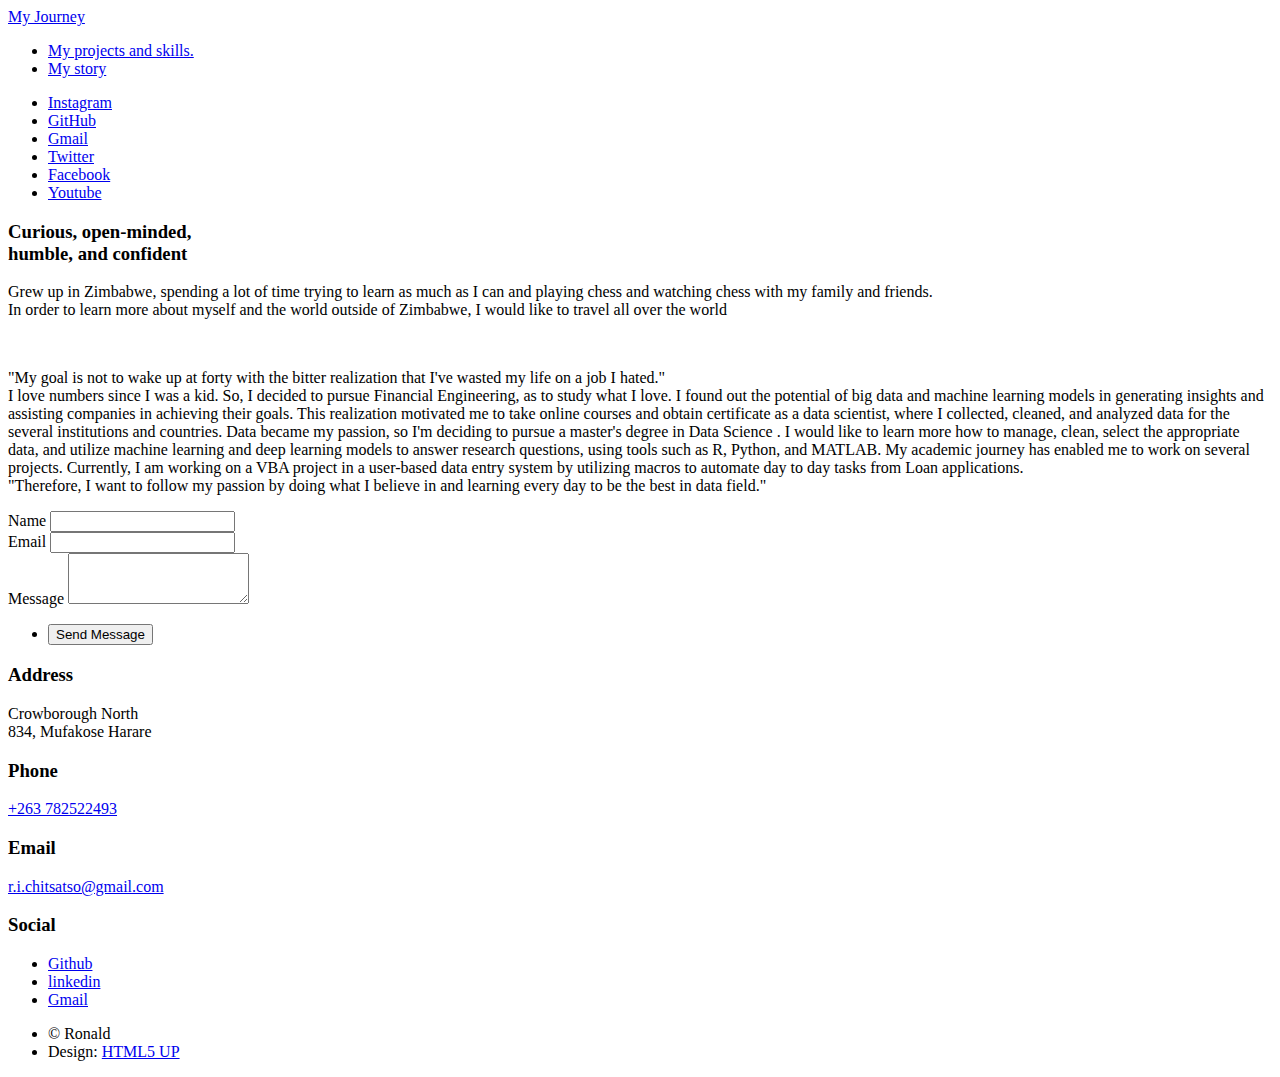
==== generic.html @ c4f78150 "Add files via upload" ====
<!DOCTYPE HTML>
<!--
	Massively by HTML5 UP
	html5up.net | @ajlkn
	Free for personal and commercial use under the CCA 3.0 license (html5up.net/license)
-->
<html>
	<head>
		<title>More -</title>
		<meta charset="utf-8" />
		<meta name="viewport" content="width=device-width, initial-scale=1, user-scalable=no" />
		<link rel="stylesheet" href="assets/css/main.css" />
		<noscript><link rel="stylesheet" href="assets/css/noscript.css" /></noscript>
	</head>
	<body class="is-preload">

		<!-- Wrapper -->
			<div id="wrapper">

				<!-- Header -->
					<header id="header">
						<a href="index.html" class="logo">My Journey</a>
					</header>

				<!-- Nav -->
					<nav id="nav">
						<ul class="links">
							<li><a href="index.html">My projects and skills.</a></li>
							<li class="active"><a href="generic.html">My story</a></li>
						</ul>
						<ul class="icons">
							<li><a href="https://www.linkedin.com/in/ronald-chitsatso-6b491a237/" class="icon brands fa-linkedin"><span class="label">Instagram</span></a></li>
							<li><a href="https://github.com/RonChits" class="icon brands fa-github"><span class="label">GitHub</span></a></li>
							<li><a href="mailto:r.i.chitsatso@gmail.com" class="icon fa-envelope"><span class="label">Gmail</span></a></li>
							<li><a href="https://twitter.com/Ronald35032455" class="icon brands alt fa-twitter"><span class="label">Twitter</span></a></li>
							<li><a href="https://www.facebook.com/ronald.chitsatso.1?mibextid=ZbWKwL" class="icon brands alt fa-facebook-f"><span class="label">Facebook</span></a></li>
							<li><a href="https://www.youtube.com/@RonaldChitsatso" class="icon brands alt fa-youtube"><span class="label">Youtube</span></a></li>
						</ul>
					</nav>

				<!-- Main -->
					<div id="main">
						<!-- Post -->
							<section class="post">
								<header class="major">
									<h3>Curious, open-minded,<br />
									humble, and confident</h3>
									<p>Grew up in Zimbabwe, spending a lot of time trying to learn as much as I can and
										playing chess and watching chess with my family and friends.<br />
										In order to learn more about myself and the world outside of Zimbabwe, I would like to travel all over the world</p>
								</header>
								<div class="image main">
									<img src="images/sup.jpg" alt="" />
								</div>
								<header class="major">
								<p>"My goal is not to wake up at forty with the bitter realization that I've wasted my life
									on a job I hated."<br />
									I love numbers since I was a kid. So, I decided to pursue
									Financial Engineering, as to study what I love. I found out the potential of big data
									and machine learning models in generating insights and assisting companies in
									achieving their goals. This realization motivated me to take
									online courses and obtain certificate as a data scientist, where I collected,
									cleaned, and analyzed data for the several institutions and countries. Data became
									my passion, so I'm deciding to pursue a master's degree in Data Science . I would like
									to learn more how to manage, clean, select the appropriate data, and utilize machine
									learning and deep learning models to answer research questions, using tools such as
									R, Python, and MATLAB. My academic journey has enabled me to work on several projects.
									Currently, I am working on a VBA project in a user-based data entry system by utilizing
									macros to automate day to day tasks from Loan applications. <br />
								"Therefore, I want to follow my passion by doing what I believe in and learning every day
									to be the best in data field."<br />
								</p>
								</header>
								</section>
					</div>


				<!-- Footer -->
					<footer id="footer">
						<section>
							<form method="post" action="#">
								<div class="fields">
									<div class="field">
										<label for="name">Name</label>
										<input type="text" name="name" id="name" />
									</div>
									<div class="field">
										<label for="email">Email</label>
										<input type="text" name="email" id="email" />
									</div>
									<div class="field">
										<label for="message">Message</label>
										<textarea name="message" id="message" rows="3"></textarea>
									</div>
								</div>
								<ul class="actions">
									<li><input type="submit" value="Send Message" /></li>
								</ul>
							</form>
						</section>
						<section class="split contact">
							<section class="alt">
								<h3>Address</h3>
								<p>Crowborough North<br />
								834, Mufakose Harare </p>
							</section>
							<section>
								<h3>Phone</h3>
								<p><a href="#">+263 782522493 </a></p>
							</section>
							<section>
								<h3>Email</h3>
								<p><a href="mailto:r.i.chitsatso@gmail.com">r.i.chitsatso@gmail.com</a></p>
							</section>
							<section>
								<h3>Social</h3>
								<ul class="icons alt">
									<li><a href="https://github.com/RonChits" class="icon brands alt fa-github"><span class="label">Github</span></a></li>
									<li><a href="https://www.linkedin.com/in/ronald-chitsatso-6b491a237/" class="icon brands alt fa-linkedin"><span class="label">linkedin</span></a></li>
									<li><a href="mailto:r.i.chitsatso@gmail.com" class="icon fa-envelope"><span class="label">Gmail</span></a></li>
								</ul>
							</section>
						</section>
					</footer>

				<!-- Copyright -->
					<div id="copyright">
						<ul><li>&copy; Ronald</li><li>Design: <a href="https://html5up.net">HTML5 UP</a></li></ul>
					</div>

			</div>

		<!-- Scripts -->
			<script src="assets/js/jquery.min.js"></script>
			<script src="assets/js/jquery.scrollex.min.js"></script>
			<script src="assets/js/jquery.scrolly.min.js"></script>
			<script src="assets/js/browser.min.js"></script>
			<script src="assets/js/breakpoints.min.js"></script>
			<script src="assets/js/util.js"></script>
			<script src="assets/js/main.js"></script>

	</body>
</html>
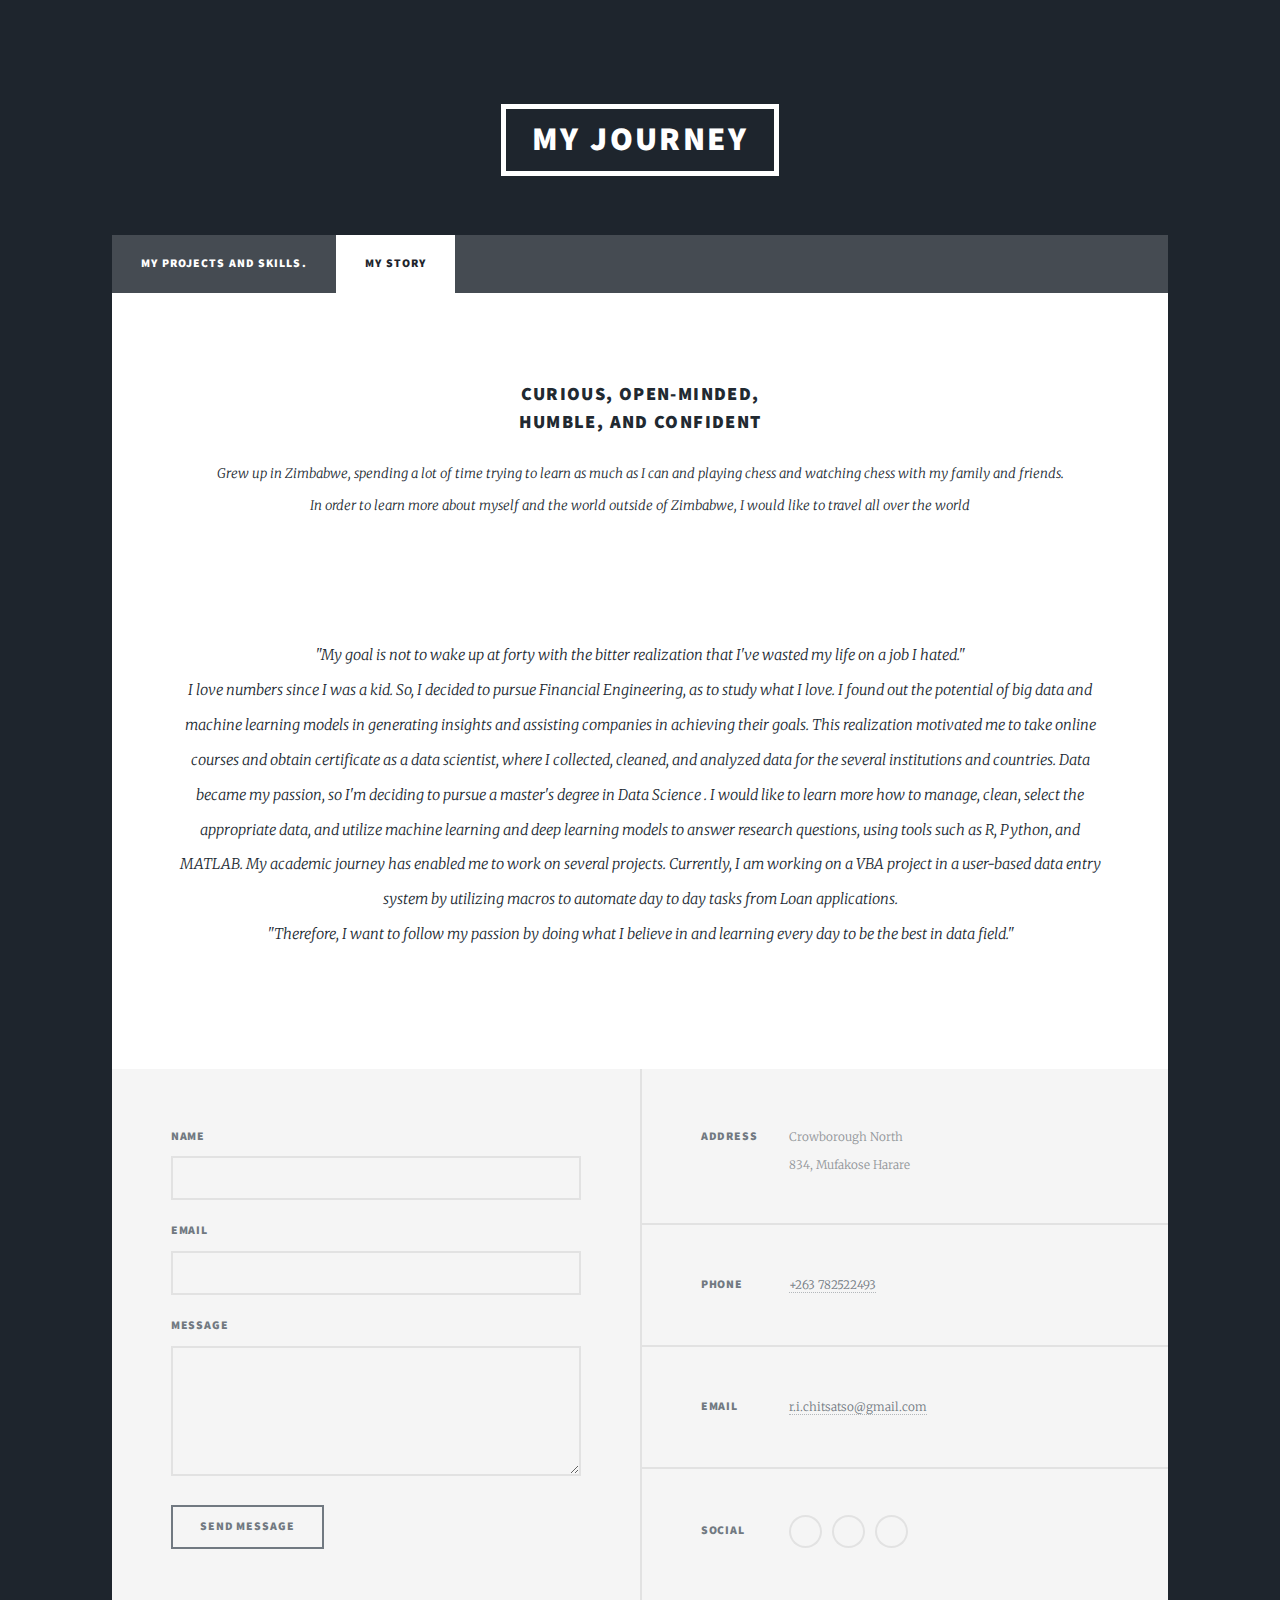
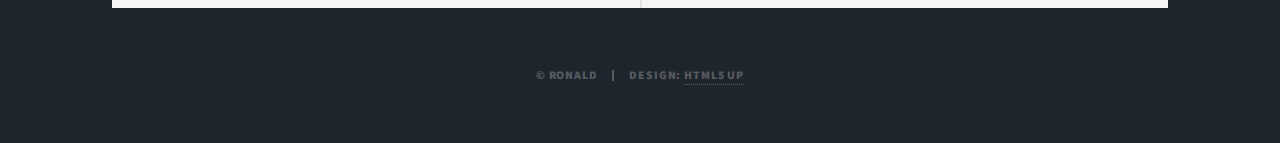
==== commit 50765bb2: "Update generic.html" ====
--- a/generic.html
+++ b/generic.html
@@ -9,8 +9,8 @@
 		<title>More -</title>
 		<meta charset="utf-8" />
 		<meta name="viewport" content="width=device-width, initial-scale=1, user-scalable=no" />
-		<link rel="stylesheet" href="assets/css/main.css" />
-		<noscript><link rel="stylesheet" href="assets/css/noscript.css" /></noscript>
+		<link rel="stylesheet" href="main.css" />
+		<noscript><link rel="stylesheet" href="noscript.css" /></noscript>
 	</head>
 	<body class="is-preload">
 
@@ -131,13 +131,13 @@
 			</div>
 
 		<!-- Scripts -->
-			<script src="assets/js/jquery.min.js"></script>
-			<script src="assets/js/jquery.scrollex.min.js"></script>
-			<script src="assets/js/jquery.scrolly.min.js"></script>
-			<script src="assets/js/browser.min.js"></script>
-			<script src="assets/js/breakpoints.min.js"></script>
-			<script src="assets/js/util.js"></script>
-			<script src="assets/js/main.js"></script>
+			<script src="jquery.min.js"></script>
+			<script src="jquery.scrollex.min.js"></script>
+			<script src="jquery.scrolly.min.js"></script>
+			<script src="browser.min.js"></script>
+			<script src="breakpoints.min.js"></script>
+			<script src="js/util.js"></script>
+			<script src="js/main.js"></script>
 
 	</body>
-</html>+</html>
--- a/main.css
+++ b/main.css
@@ -0,0 +1,4689 @@
+@import url(fontawesome-all.min.css);
+@import url("https://fonts.googleapis.com/css?family=Merriweather:300,700,300italic,700italic|Source+Sans+Pro:900");
+
+/*
+	Massively by HTML5 UP
+	html5up.net | @ajlkn
+	Free for personal and commercial use under the CCA 3.0 license (html5up.net/license)
+*/
+
+html, body, div, span, applet, object,
+iframe, h1, h2, h3, h4, h5, h6, p, blockquote,
+pre, a, abbr, acronym, address, big, cite,
+code, del, dfn, em, img, ins, kbd, q, s, samp,
+small, strike, strong, sub, sup, tt, var, b,
+u, i, center, dl, dt, dd, ol, ul, li, fieldset,
+form, label, legend, table, caption, tbody,
+tfoot, thead, tr, th, td, article, aside,
+canvas, details, embed, figure, figcaption,
+footer, header, hgroup, menu, nav, output, ruby,
+section, summary, time, mark, audio, video {
+	margin: 0;
+	padding: 0;
+	border: 0;
+	font-size: 100%;
+	font: inherit;
+	vertical-align: baseline;}
+
+article, aside, details, figcaption, figure,
+footer, header, hgroup, menu, nav, section {
+	display: block;}
+
+body {
+	line-height: 2;
+}
+
+ol, ul {
+	list-style: none;
+}
+
+blockquote, q {
+	quotes: none;
+}
+
+	blockquote:before, blockquote:after, q:before, q:after {
+		content: '';
+		content: none;
+	}
+
+table {
+	border-collapse: collapse;
+	border-spacing: 0;
+}
+
+body {
+	-webkit-text-size-adjust: none;
+}
+
+mark {
+	background-color: transparent;
+	color: inherit;
+}
+
+input::-moz-focus-inner {
+	border: 0;
+	padding: 0;
+}
+
+input, select, textarea {
+	-moz-appearance: none;
+	-webkit-appearance: none;
+	-ms-appearance: none;
+	appearance: none;
+}
+
+/* Basic */
+
+	@-ms-viewport {
+		width: device-width;
+	}
+
+	body {
+		-ms-overflow-style: scrollbar;
+	}
+
+	@media screen and (max-width: 480px) {
+
+		html, body {
+			min-width: 320px;
+		}
+
+	}
+
+	html {
+		box-sizing: border-box;
+	}
+
+	*, *:before, *:after {
+		box-sizing: inherit;
+	}
+
+	body {
+		background-color: #1e252d;
+	}
+
+		body.is-preload *, body.is-preload *:before, body.is-preload *:after {
+			-moz-animation: none !important;
+			-webkit-animation: none !important;
+			-ms-animation: none !important;
+			animation: none !important;
+			-moz-transition: none !important;
+			-webkit-transition: none !important;
+			-ms-transition: none !important;
+			transition: none !important;
+		}
+
+/* Type */
+
+	html {
+		font-size: 16pt;
+	}
+
+		@media screen and (max-width: 1680px) {
+
+			html {
+				font-size: 12pt;
+			}
+
+		}
+
+		@media screen and (max-width: 1280px) {
+
+			html {
+				font-size: 11pt;
+			}
+
+		}
+
+		@media screen and (max-width: 360px) {
+
+			html {
+				font-size: 10pt;
+			}
+
+		}
+
+	body {
+		color: #212931;
+	}
+
+	body, input, select, textarea {
+		font-family: "Georgia", Merriweather, serif;
+		font-weight: 300;
+		font-size: 1rem;
+		line-height: 2.375;
+	}
+
+	a {
+		-moz-transition: color 0.2s ease-in-out, background-color 0.2s ease-in-out, border-color 0.2s ease-in-out, box-shadow 0.2s ease-in-out;
+		-webkit-transition: color 0.2s ease-in-out, background-color 0.2s ease-in-out, border-color 0.2s ease-in-out, box-shadow 0.2s ease-in-out;
+		-ms-transition: color 0.2s ease-in-out, background-color 0.2s ease-in-out, border-color 0.2s ease-in-out, box-shadow 0.2s ease-in-out;
+		transition: color 0.2s ease-in-out, background-color 0.2s ease-in-out, border-color 0.2s ease-in-out, box-shadow 0.2s ease-in-out;
+		border-bottom: dotted 1px;
+		text-decoration: none;
+	}
+
+		a:hover {
+			border-bottom-color: transparent;
+		}
+
+	strong, b {
+		font-weight: 600;
+	}
+
+	em, i {
+		font-style: italic;
+	}
+
+	p {
+		text-align: justify;
+		margin: 0 0 2rem 0;
+	}
+
+	h1, h2, h3, h4, h5, h6 {
+		font-family: "Source Sans Pro", Helvetica, sans-serif;
+		font-weight: 900;
+		line-height: 1.5;
+		letter-spacing: 0.075em;
+		text-transform: uppercase;
+		margin: 0 0 1rem 0;
+	}
+
+		h1 a, h2 a, h3 a, h4 a, h5 a, h6 a {
+			border-bottom: 0;
+			color: inherit;
+			text-decoration: none;
+		}
+
+	h1 {
+		font-size: 4rem;
+		line-height: 1.1;
+		margin: 0 0 2rem 0;
+	}
+
+	h2 {
+		font-size: 1.75rem;
+		line-height: 1.3;
+		margin: 0 0 1.5rem 0;
+	}
+
+	h3 {
+		font-size: 1.25rem;
+		margin: 0 0 1.5rem 0;
+	}
+
+	h4 {
+		font-size: 1rem;
+	}
+
+	h5 {
+		font-size: 0.9rem;
+	}
+
+	h6 {
+		font-size: 0.8rem;
+	}
+
+	sub {
+		font-size: 0.8rem;
+		position: relative;
+		top: 0.5rem;
+	}
+
+	sup {
+		font-size: 0.8rem;
+		position: relative;
+		top: -0.5rem;
+	}
+
+	blockquote {
+		border-left: solid 4px;
+		font-style: italic;
+		margin: 0 0 2rem 0;
+		padding: 0.5rem 0 0.5rem 2rem;
+	}
+
+	code {
+		border: solid 2px;
+		font-family: "Courier New", monospace;
+		font-size: 0.9rem;
+		margin: 0 0.25rem;
+		padding: 0.25rem 0.65rem;
+	}
+
+	pre {
+		-webkit-overflow-scrolling: touch;
+		font-family: "Courier New", monospace;
+		font-size: 0.9rem;
+		margin: 0 0 2rem 0;
+	}
+
+		pre code {
+			display: block;
+			line-height: 1.75;
+			padding: 1rem 1.5rem;
+			overflow-x: auto;
+		}
+
+	hr {
+		border: 0;
+		border-bottom: solid 2px;
+		margin: 3rem 0;
+	}
+
+		hr.major {
+			margin: 5rem 0;
+		}
+
+	.align-left {
+		text-align: left;
+	}
+
+	.align-center {
+		text-align: center;
+	}
+
+	.align-right {
+		text-align: right;
+	}
+
+	input, select, textarea {
+		color: #212931;
+	}
+
+	a {
+		color: #212931;
+		border-bottom-color: rgba(33, 41, 49, 0.5);
+	}
+
+		a:hover {
+			border-bottom-color: transparent;
+			color: #18bfef !important;
+		}
+
+	strong, b {
+		color: #212931;
+	}
+
+	h1, h2, h3, h4, h5, h6 {
+		color: #212931;
+	}
+
+	blockquote {
+		border-left-color: #eeeeee;
+	}
+
+	code {
+		background: rgba(220, 220, 220, 0.25);
+		border-color: #eeeeee;
+	}
+
+	hr {
+		border-bottom-color: #eeeeee;
+	}
+
+/* Row */
+
+	.row {
+		display: flex;
+		flex-wrap: wrap;
+		box-sizing: border-box;
+		align-items: stretch;
+	}
+
+		.row > * {
+			box-sizing: border-box;
+		}
+
+		.row.gtr-uniform > * > :last-child {
+			margin-bottom: 0;
+		}
+
+		.row.aln-left {
+			justify-content: flex-start;
+		}
+
+		.row.aln-center {
+			justify-content: center;
+		}
+
+		.row.aln-right {
+			justify-content: flex-end;
+		}
+
+		.row.aln-top {
+			align-items: flex-start;
+		}
+
+		.row.aln-middle {
+			align-items: center;
+		}
+
+		.row.aln-bottom {
+			align-items: flex-end;
+		}
+
+		.row > .imp {
+			order: -1;
+		}
+
+		.row > .col-1 {
+			width: 8.33333%;
+		}
+
+		.row > .off-1 {
+			margin-left: 8.33333%;
+		}
+
+		.row > .col-2 {
+			width: 16.66667%;
+		}
+
+		.row > .off-2 {
+			margin-left: 16.66667%;
+		}
+
+		.row > .col-3 {
+			width: 25%;
+		}
+
+		.row > .off-3 {
+			margin-left: 25%;
+		}
+
+		.row > .col-4 {
+			width: 33.33333%;
+		}
+
+		.row > .off-4 {
+			margin-left: 33.33333%;
+		}
+
+		.row > .col-5 {
+			width: 41.66667%;
+		}
+
+		.row > .off-5 {
+			margin-left: 41.66667%;
+		}
+
+		.row > .col-6 {
+			width: 50%;
+		}
+
+		.row > .off-6 {
+			margin-left: 50%;
+		}
+
+		.row > .col-7 {
+			width: 58.33333%;
+		}
+
+		.row > .off-7 {
+			margin-left: 58.33333%;
+		}
+
+		.row > .col-8 {
+			width: 66.66667%;
+		}
+
+		.row > .off-8 {
+			margin-left: 66.66667%;
+		}
+
+		.row > .col-9 {
+			width: 75%;
+		}
+
+		.row > .off-9 {
+			margin-left: 75%;
+		}
+
+		.row > .col-10 {
+			width: 83.33333%;
+		}
+
+		.row > .off-10 {
+			margin-left: 83.33333%;
+		}
+
+		.row > .col-11 {
+			width: 91.66667%;
+		}
+
+		.row > .off-11 {
+			margin-left: 91.66667%;
+		}
+
+		.row > .col-12 {
+			width: 100%;
+		}
+
+		.row > .off-12 {
+			margin-left: 100%;
+		}
+
+		.row.gtr-0 {
+			margin-top: 0;
+			margin-left: 0rem;
+		}
+
+			.row.gtr-0 > * {
+				padding: 0 0 0 0rem;
+			}
+
+			.row.gtr-0.gtr-uniform {
+				margin-top: 0rem;
+			}
+
+				.row.gtr-0.gtr-uniform > * {
+					padding-top: 0rem;
+				}
+
+		.row.gtr-25 {
+			margin-top: 0;
+			margin-left: -0.375rem;
+		}
+
+			.row.gtr-25 > * {
+				padding: 0 0 0 0.375rem;
+			}
+
+			.row.gtr-25.gtr-uniform {
+				margin-top: -0.375rem;
+			}
+
+				.row.gtr-25.gtr-uniform > * {
+					padding-top: 0.375rem;
+				}
+
+		.row.gtr-50 {
+			margin-top: 0;
+			margin-left: -0.75rem;
+		}
+
+			.row.gtr-50 > * {
+				padding: 0 0 0 0.75rem;
+			}
+
+			.row.gtr-50.gtr-uniform {
+				margin-top: -0.75rem;
+			}
+
+				.row.gtr-50.gtr-uniform > * {
+					padding-top: 0.75rem;
+				}
+
+		.row {
+			margin-top: 0;
+			margin-left: -1.5rem;
+		}
+
+			.row > * {
+				padding: 0 0 0 1.5rem;
+			}
+
+			.row.gtr-uniform {
+				margin-top: -1.5rem;
+			}
+
+				.row.gtr-uniform > * {
+					padding-top: 1.5rem;
+				}
+
+		.row.gtr-150 {
+			margin-top: 0;
+			margin-left: -2.25rem;
+		}
+
+			.row.gtr-150 > * {
+				padding: 0 0 0 2.25rem;
+			}
+
+			.row.gtr-150.gtr-uniform {
+				margin-top: -2.25rem;
+			}
+
+				.row.gtr-150.gtr-uniform > * {
+					padding-top: 2.25rem;
+				}
+
+		.row.gtr-200 {
+			margin-top: 0;
+			margin-left: -3rem;
+		}
+
+			.row.gtr-200 > * {
+				padding: 0 0 0 3rem;
+			}
+
+			.row.gtr-200.gtr-uniform {
+				margin-top: -3rem;
+			}
+
+				.row.gtr-200.gtr-uniform > * {
+					padding-top: 3rem;
+				}
+
+		@media screen and (max-width: 1680px) {
+
+			.row {
+				display: flex;
+				flex-wrap: wrap;
+				box-sizing: border-box;
+				align-items: stretch;
+			}
+
+				.row > * {
+					box-sizing: border-box;
+				}
+
+				.row.gtr-uniform > * > :last-child {
+					margin-bottom: 0;
+				}
+
+				.row.aln-left {
+					justify-content: flex-start;
+				}
+
+				.row.aln-center {
+					justify-content: center;
+				}
+
+				.row.aln-right {
+					justify-content: flex-end;
+				}
+
+				.row.aln-top {
+					align-items: flex-start;
+				}
+
+				.row.aln-middle {
+					align-items: center;
+				}
+
+				.row.aln-bottom {
+					align-items: flex-end;
+				}
+
+				.row > .imp-xlarge {
+					order: -1;
+				}
+
+				.row > .col-1-xlarge {
+					width: 8.33333%;
+				}
+
+				.row > .off-1-xlarge {
+					margin-left: 8.33333%;
+				}
+
+				.row > .col-2-xlarge {
+					width: 16.66667%;
+				}
+
+				.row > .off-2-xlarge {
+					margin-left: 16.66667%;
+				}
+
+				.row > .col-3-xlarge {
+					width: 25%;
+				}
+
+				.row > .off-3-xlarge {
+					margin-left: 25%;
+				}
+
+				.row > .col-4-xlarge {
+					width: 33.33333%;
+				}
+
+				.row > .off-4-xlarge {
+					margin-left: 33.33333%;
+				}
+
+				.row > .col-5-xlarge {
+					width: 41.66667%;
+				}
+
+				.row > .off-5-xlarge {
+					margin-left: 41.66667%;
+				}
+
+				.row > .col-6-xlarge {
+					width: 50%;
+				}
+
+				.row > .off-6-xlarge {
+					margin-left: 50%;
+				}
+
+				.row > .col-7-xlarge {
+					width: 58.33333%;
+				}
+
+				.row > .off-7-xlarge {
+					margin-left: 58.33333%;
+				}
+
+				.row > .col-8-xlarge {
+					width: 66.66667%;
+				}
+
+				.row > .off-8-xlarge {
+					margin-left: 66.66667%;
+				}
+
+				.row > .col-9-xlarge {
+					width: 75%;
+				}
+
+				.row > .off-9-xlarge {
+					margin-left: 75%;
+				}
+
+				.row > .col-10-xlarge {
+					width: 83.33333%;
+				}
+
+				.row > .off-10-xlarge {
+					margin-left: 83.33333%;
+				}
+
+				.row > .col-11-xlarge {
+					width: 91.66667%;
+				}
+
+				.row > .off-11-xlarge {
+					margin-left: 91.66667%;
+				}
+
+				.row > .col-12-xlarge {
+					width: 100%;
+				}
+
+				.row > .off-12-xlarge {
+					margin-left: 100%;
+				}
+
+				.row.gtr-0 {
+					margin-top: 0;
+					margin-left: 0rem;
+				}
+
+					.row.gtr-0 > * {
+						padding: 0 0 0 0rem;
+					}
+
+					.row.gtr-0.gtr-uniform {
+						margin-top: 0rem;
+					}
+
+						.row.gtr-0.gtr-uniform > * {
+							padding-top: 0rem;
+						}
+
+				.row.gtr-25 {
+					margin-top: 0;
+					margin-left: -0.375rem;
+				}
+
+					.row.gtr-25 > * {
+						padding: 0 0 0 0.375rem;
+					}
+
+					.row.gtr-25.gtr-uniform {
+						margin-top: -0.375rem;
+					}
+
+						.row.gtr-25.gtr-uniform > * {
+							padding-top: 0.375rem;
+						}
+
+				.row.gtr-50 {
+					margin-top: 0;
+					margin-left: -0.75rem;
+				}
+
+					.row.gtr-50 > * {
+						padding: 0 0 0 0.75rem;
+					}
+
+					.row.gtr-50.gtr-uniform {
+						margin-top: -0.75rem;
+					}
+
+						.row.gtr-50.gtr-uniform > * {
+							padding-top: 0.75rem;
+						}
+
+				.row {
+					margin-top: 0;
+					margin-left: -1.5rem;
+				}
+
+					.row > * {
+						padding: 0 0 0 1.5rem;
+					}
+
+					.row.gtr-uniform {
+						margin-top: -1.5rem;
+					}
+
+						.row.gtr-uniform > * {
+							padding-top: 1.5rem;
+						}
+
+				.row.gtr-150 {
+					margin-top: 0;
+					margin-left: -2.25rem;
+				}
+
+					.row.gtr-150 > * {
+						padding: 0 0 0 2.25rem;
+					}
+
+					.row.gtr-150.gtr-uniform {
+						margin-top: -2.25rem;
+					}
+
+						.row.gtr-150.gtr-uniform > * {
+							padding-top: 2.25rem;
+						}
+
+				.row.gtr-200 {
+					margin-top: 0;
+					margin-left: -3rem;
+				}
+
+					.row.gtr-200 > * {
+						padding: 0 0 0 3rem;
+					}
+
+					.row.gtr-200.gtr-uniform {
+						margin-top: -3rem;
+					}
+
+						.row.gtr-200.gtr-uniform > * {
+							padding-top: 3rem;
+						}
+
+		}
+
+		@media screen and (max-width: 1280px) {
+
+			.row {
+				display: flex;
+				flex-wrap: wrap;
+				box-sizing: border-box;
+				align-items: stretch;
+			}
+
+				.row > * {
+					box-sizing: border-box;
+				}
+
+				.row.gtr-uniform > * > :last-child {
+					margin-bottom: 0;
+				}
+
+				.row.aln-left {
+					justify-content: flex-start;
+				}
+
+				.row.aln-center {
+					justify-content: center;
+				}
+
+				.row.aln-right {
+					justify-content: flex-end;
+				}
+
+				.row.aln-top {
+					align-items: flex-start;
+				}
+
+				.row.aln-middle {
+					align-items: center;
+				}
+
+				.row.aln-bottom {
+					align-items: flex-end;
+				}
+
+				.row > .imp-large {
+					order: -1;
+				}
+
+				.row > .col-1-large {
+					width: 8.33333%;
+				}
+
+				.row > .off-1-large {
+					margin-left: 8.33333%;
+				}
+
+				.row > .col-2-large {
+					width: 16.66667%;
+				}
+
+				.row > .off-2-large {
+					margin-left: 16.66667%;
+				}
+
+				.row > .col-3-large {
+					width: 25%;
+				}
+
+				.row > .off-3-large {
+					margin-left: 25%;
+				}
+
+				.row > .col-4-large {
+					width: 33.33333%;
+				}
+
+				.row > .off-4-large {
+					margin-left: 33.33333%;
+				}
+
+				.row > .col-5-large {
+					width: 41.66667%;
+				}
+
+				.row > .off-5-large {
+					margin-left: 41.66667%;
+				}
+
+				.row > .col-6-large {
+					width: 50%;
+				}
+
+				.row > .off-6-large {
+					margin-left: 50%;
+				}
+
+				.row > .col-7-large {
+					width: 58.33333%;
+				}
+
+				.row > .off-7-large {
+					margin-left: 58.33333%;
+				}
+
+				.row > .col-8-large {
+					width: 66.66667%;
+				}
+
+				.row > .off-8-large {
+					margin-left: 66.66667%;
+				}
+
+				.row > .col-9-large {
+					width: 75%;
+				}
+
+				.row > .off-9-large {
+					margin-left: 75%;
+				}
+
+				.row > .col-10-large {
+					width: 83.33333%;
+				}
+
+				.row > .off-10-large {
+					margin-left: 83.33333%;
+				}
+
+				.row > .col-11-large {
+					width: 91.66667%;
+				}
+
+				.row > .off-11-large {
+					margin-left: 91.66667%;
+				}
+
+				.row > .col-12-large {
+					width: 100%;
+				}
+
+				.row > .off-12-large {
+					margin-left: 100%;
+				}
+
+				.row.gtr-0 {
+					margin-top: 0;
+					margin-left: 0rem;
+				}
+
+					.row.gtr-0 > * {
+						padding: 0 0 0 0rem;
+					}
+
+					.row.gtr-0.gtr-uniform {
+						margin-top: 0rem;
+					}
+
+						.row.gtr-0.gtr-uniform > * {
+							padding-top: 0rem;
+						}
+
+				.row.gtr-25 {
+					margin-top: 0;
+					margin-left: -0.375rem;
+				}
+
+					.row.gtr-25 > * {
+						padding: 0 0 0 0.375rem;
+					}
+
+					.row.gtr-25.gtr-uniform {
+						margin-top: -0.375rem;
+					}
+
+						.row.gtr-25.gtr-uniform > * {
+							padding-top: 0.375rem;
+						}
+
+				.row.gtr-50 {
+					margin-top: 0;
+					margin-left: -0.75rem;
+				}
+
+					.row.gtr-50 > * {
+						padding: 0 0 0 0.75rem;
+					}
+
+					.row.gtr-50.gtr-uniform {
+						margin-top: -0.75rem;
+					}
+
+						.row.gtr-50.gtr-uniform > * {
+							padding-top: 0.75rem;
+						}
+
+				.row {
+					margin-top: 0;
+					margin-left: -1.5rem;
+				}
+
+					.row > * {
+						padding: 0 0 0 1.5rem;
+					}
+
+					.row.gtr-uniform {
+						margin-top: -1.5rem;
+					}
+
+						.row.gtr-uniform > * {
+							padding-top: 1.5rem;
+						}
+
+				.row.gtr-150 {
+					margin-top: 0;
+					margin-left: -2.25rem;
+				}
+
+					.row.gtr-150 > * {
+						padding: 0 0 0 2.25rem;
+					}
+
+					.row.gtr-150.gtr-uniform {
+						margin-top: -2.25rem;
+					}
+
+						.row.gtr-150.gtr-uniform > * {
+							padding-top: 2.25rem;
+						}
+
+				.row.gtr-200 {
+					margin-top: 0;
+					margin-left: -3rem;
+				}
+
+					.row.gtr-200 > * {
+						padding: 0 0 0 3rem;
+					}
+
+					.row.gtr-200.gtr-uniform {
+						margin-top: -3rem;
+					}
+
+						.row.gtr-200.gtr-uniform > * {
+							padding-top: 3rem;
+						}
+
+		}
+
+		@media screen and (max-width: 980px) {
+
+			.row {
+				display: flex;
+				flex-wrap: wrap;
+				box-sizing: border-box;
+				align-items: stretch;
+			}
+
+				.row > * {
+					box-sizing: border-box;
+				}
+
+				.row.gtr-uniform > * > :last-child {
+					margin-bottom: 0;
+				}
+
+				.row.aln-left {
+					justify-content: flex-start;
+				}
+
+				.row.aln-center {
+					justify-content: center;
+				}
+
+				.row.aln-right {
+					justify-content: flex-end;
+				}
+
+				.row.aln-top {
+					align-items: flex-start;
+				}
+
+				.row.aln-middle {
+					align-items: center;
+				}
+
+				.row.aln-bottom {
+					align-items: flex-end;
+				}
+
+				.row > .imp-medium {
+					order: -1;
+				}
+
+				.row > .col-1-medium {
+					width: 8.33333%;
+				}
+
+				.row > .off-1-medium {
+					margin-left: 8.33333%;
+				}
+
+				.row > .col-2-medium {
+					width: 16.66667%;
+				}
+
+				.row > .off-2-medium {
+					margin-left: 16.66667%;
+				}
+
+				.row > .col-3-medium {
+					width: 25%;
+				}
+
+				.row > .off-3-medium {
+					margin-left: 25%;
+				}
+
+				.row > .col-4-medium {
+					width: 33.33333%;
+				}
+
+				.row > .off-4-medium {
+					margin-left: 33.33333%;
+				}
+
+				.row > .col-5-medium {
+					width: 41.66667%;
+				}
+
+				.row > .off-5-medium {
+					margin-left: 41.66667%;
+				}
+
+				.row > .col-6-medium {
+					width: 50%;
+				}
+
+				.row > .off-6-medium {
+					margin-left: 50%;
+				}
+
+				.row > .col-7-medium {
+					width: 58.33333%;
+				}
+
+				.row > .off-7-medium {
+					margin-left: 58.33333%;
+				}
+
+				.row > .col-8-medium {
+					width: 66.66667%;
+				}
+
+				.row > .off-8-medium {
+					margin-left: 66.66667%;
+				}
+
+				.row > .col-9-medium {
+					width: 75%;
+				}
+
+				.row > .off-9-medium {
+					margin-left: 75%;
+				}
+
+				.row > .col-10-medium {
+					width: 83.33333%;
+				}
+
+				.row > .off-10-medium {
+					margin-left: 83.33333%;
+				}
+
+				.row > .col-11-medium {
+					width: 91.66667%;
+				}
+
+				.row > .off-11-medium {
+					margin-left: 91.66667%;
+				}
+
+				.row > .col-12-medium {
+					width: 100%;
+				}
+
+				.row > .off-12-medium {
+					margin-left: 100%;
+				}
+
+				.row.gtr-0 {
+					margin-top: 0;
+					margin-left: 0rem;
+				}
+
+					.row.gtr-0 > * {
+						padding: 0 0 0 0rem;
+					}
+
+					.row.gtr-0.gtr-uniform {
+						margin-top: 0rem;
+					}
+
+						.row.gtr-0.gtr-uniform > * {
+							padding-top: 0rem;
+						}
+
+				.row.gtr-25 {
+					margin-top: 0;
+					margin-left: -0.375rem;
+				}
+
+					.row.gtr-25 > * {
+						padding: 0 0 0 0.375rem;
+					}
+
+					.row.gtr-25.gtr-uniform {
+						margin-top: -0.375rem;
+					}
+
+						.row.gtr-25.gtr-uniform > * {
+							padding-top: 0.375rem;
+						}
+
+				.row.gtr-50 {
+					margin-top: 0;
+					margin-left: -0.75rem;
+				}
+
+					.row.gtr-50 > * {
+						padding: 0 0 0 0.75rem;
+					}
+
+					.row.gtr-50.gtr-uniform {
+						margin-top: -0.75rem;
+					}
+
+						.row.gtr-50.gtr-uniform > * {
+							padding-top: 0.75rem;
+						}
+
+				.row {
+					margin-top: 0;
+					margin-left: -1.5rem;
+				}
+
+					.row > * {
+						padding: 0 0 0 1.5rem;
+					}
+
+					.row.gtr-uniform {
+						margin-top: -1.5rem;
+					}
+
+						.row.gtr-uniform > * {
+							padding-top: 1.5rem;
+						}
+
+				.row.gtr-150 {
+					margin-top: 0;
+					margin-left: -2.25rem;
+				}
+
+					.row.gtr-150 > * {
+						padding: 0 0 0 2.25rem;
+					}
+
+					.row.gtr-150.gtr-uniform {
+						margin-top: -2.25rem;
+					}
+
+						.row.gtr-150.gtr-uniform > * {
+							padding-top: 2.25rem;
+						}
+
+				.row.gtr-200 {
+					margin-top: 0;
+					margin-left: -3rem;
+				}
+
+					.row.gtr-200 > * {
+						padding: 0 0 0 3rem;
+					}
+
+					.row.gtr-200.gtr-uniform {
+						margin-top: -3rem;
+					}
+
+						.row.gtr-200.gtr-uniform > * {
+							padding-top: 3rem;
+						}
+
+		}
+
+		@media screen and (max-width: 736px) {
+
+			.row {
+				display: flex;
+				flex-wrap: wrap;
+				box-sizing: border-box;
+				align-items: stretch;
+			}
+
+				.row > * {
+					box-sizing: border-box;
+				}
+
+				.row.gtr-uniform > * > :last-child {
+					margin-bottom: 0;
+				}
+
+				.row.aln-left {
+					justify-content: flex-start;
+				}
+
+				.row.aln-center {
+					justify-content: center;
+				}
+
+				.row.aln-right {
+					justify-content: flex-end;
+				}
+
+				.row.aln-top {
+					align-items: flex-start;
+				}
+
+				.row.aln-middle {
+					align-items: center;
+				}
+
+				.row.aln-bottom {
+					align-items: flex-end;
+				}
+
+				.row > .imp-small {
+					order: -1;
+				}
+
+				.row > .col-1-small {
+					width: 8.33333%;
+				}
+
+				.row > .off-1-small {
+					margin-left: 8.33333%;
+				}
+
+				.row > .col-2-small {
+					width: 16.66667%;
+				}
+
+				.row > .off-2-small {
+					margin-left: 16.66667%;
+				}
+
+				.row > .col-3-small {
+					width: 25%;
+				}
+
+				.row > .off-3-small {
+					margin-left: 25%;
+				}
+
+				.row > .col-4-small {
+					width: 33.33333%;
+				}
+
+				.row > .off-4-small {
+					margin-left: 33.33333%;
+				}
+
+				.row > .col-5-small {
+					width: 41.66667%;
+				}
+
+				.row > .off-5-small {
+					margin-left: 41.66667%;
+				}
+
+				.row > .col-6-small {
+					width: 50%;
+				}
+
+				.row > .off-6-small {
+					margin-left: 50%;
+				}
+
+				.row > .col-7-small {
+					width: 58.33333%;
+				}
+
+				.row > .off-7-small {
+					margin-left: 58.33333%;
+				}
+
+				.row > .col-8-small {
+					width: 66.66667%;
+				}
+
+				.row > .off-8-small {
+					margin-left: 66.66667%;
+				}
+
+				.row > .col-9-small {
+					width: 75%;
+				}
+
+				.row > .off-9-small {
+					margin-left: 75%;
+				}
+
+				.row > .col-10-small {
+					width: 83.33333%;
+				}
+
+				.row > .off-10-small {
+					margin-left: 83.33333%;
+				}
+
+				.row > .col-11-small {
+					width: 91.66667%;
+				}
+
+				.row > .off-11-small {
+					margin-left: 91.66667%;
+				}
+
+				.row > .col-12-small {
+					width: 100%;
+				}
+
+				.row > .off-12-small {
+					margin-left: 100%;
+				}
+
+				.row.gtr-0 {
+					margin-top: 0;
+					margin-left: 0rem;
+				}
+
+					.row.gtr-0 > * {
+						padding: 0 0 0 0rem;
+					}
+
+					.row.gtr-0.gtr-uniform {
+						margin-top: 0rem;
+					}
+
+						.row.gtr-0.gtr-uniform > * {
+							padding-top: 0rem;
+						}
+
+				.row.gtr-25 {
+					margin-top: 0;
+					margin-left: -0.375rem;
+				}
+
+					.row.gtr-25 > * {
+						padding: 0 0 0 0.375rem;
+					}
+
+					.row.gtr-25.gtr-uniform {
+						margin-top: -0.375rem;
+					}
+
+						.row.gtr-25.gtr-uniform > * {
+							padding-top: 0.375rem;
+						}
+
+				.row.gtr-50 {
+					margin-top: 0;
+					margin-left: -0.75rem;
+				}
+
+					.row.gtr-50 > * {
+						padding: 0 0 0 0.75rem;
+					}
+
+					.row.gtr-50.gtr-uniform {
+						margin-top: -0.75rem;
+					}
+
+						.row.gtr-50.gtr-uniform > * {
+							padding-top: 0.75rem;
+						}
+
+				.row {
+					margin-top: 0;
+					margin-left: -1.5rem;
+				}
+
+					.row > * {
+						padding: 0 0 0 1.5rem;
+					}
+
+					.row.gtr-uniform {
+						margin-top: -1.5rem;
+					}
+
+						.row.gtr-uniform > * {
+							padding-top: 1.5rem;
+						}
+
+				.row.gtr-150 {
+					margin-top: 0;
+					margin-left: -2.25rem;
+				}
+
+					.row.gtr-150 > * {
+						padding: 0 0 0 2.25rem;
+					}
+
+					.row.gtr-150.gtr-uniform {
+						margin-top: -2.25rem;
+					}
+
+						.row.gtr-150.gtr-uniform > * {
+							padding-top: 2.25rem;
+						}
+
+				.row.gtr-200 {
+					margin-top: 0;
+					margin-left: -3rem;
+				}
+
+					.row.gtr-200 > * {
+						padding: 0 0 0 3rem;
+					}
+
+					.row.gtr-200.gtr-uniform {
+						margin-top: -3rem;
+					}
+
+						.row.gtr-200.gtr-uniform > * {
+							padding-top: 3rem;
+						}
+
+		}
+
+		@media screen and (max-width: 480px) {
+
+			.row {
+				display: flex;
+				flex-wrap: wrap;
+				box-sizing: border-box;
+				align-items: stretch;
+			}
+
+				.row > * {
+					box-sizing: border-box;
+				}
+
+				.row.gtr-uniform > * > :last-child {
+					margin-bottom: 0;
+				}
+
+				.row.aln-left {
+					justify-content: flex-start;
+				}
+
+				.row.aln-center {
+					justify-content: center;
+				}
+
+				.row.aln-right {
+					justify-content: flex-end;
+				}
+
+				.row.aln-top {
+					align-items: flex-start;
+				}
+
+				.row.aln-middle {
+					align-items: center;
+				}
+
+				.row.aln-bottom {
+					align-items: flex-end;
+				}
+
+				.row > .imp-xsmall {
+					order: -1;
+				}
+
+				.row > .col-1-xsmall {
+					width: 8.33333%;
+				}
+
+				.row > .off-1-xsmall {
+					margin-left: 8.33333%;
+				}
+
+				.row > .col-2-xsmall {
+					width: 16.66667%;
+				}
+
+				.row > .off-2-xsmall {
+					margin-left: 16.66667%;
+				}
+
+				.row > .col-3-xsmall {
+					width: 25%;
+				}
+
+				.row > .off-3-xsmall {
+					margin-left: 25%;
+				}
+
+				.row > .col-4-xsmall {
+					width: 33.33333%;
+				}
+
+				.row > .off-4-xsmall {
+					margin-left: 33.33333%;
+				}
+
+				.row > .col-5-xsmall {
+					width: 41.66667%;
+				}
+
+				.row > .off-5-xsmall {
+					margin-left: 41.66667%;
+				}
+
+				.row > .col-6-xsmall {
+					width: 50%;
+				}
+
+				.row > .off-6-xsmall {
+					margin-left: 50%;
+				}
+
+				.row > .col-7-xsmall {
+					width: 58.33333%;
+				}
+
+				.row > .off-7-xsmall {
+					margin-left: 58.33333%;
+				}
+
+				.row > .col-8-xsmall {
+					width: 66.66667%;
+				}
+
+				.row > .off-8-xsmall {
+					margin-left: 66.66667%;
+				}
+
+				.row > .col-9-xsmall {
+					width: 75%;
+				}
+
+				.row > .off-9-xsmall {
+					margin-left: 75%;
+				}
+
+				.row > .col-10-xsmall {
+					width: 83.33333%;
+				}
+
+				.row > .off-10-xsmall {
+					margin-left: 83.33333%;
+				}
+
+				.row > .col-11-xsmall {
+					width: 91.66667%;
+				}
+
+				.row > .off-11-xsmall {
+					margin-left: 91.66667%;
+				}
+
+				.row > .col-12-xsmall {
+					width: 100%;
+				}
+
+				.row > .off-12-xsmall {
+					margin-left: 100%;
+				}
+
+				.row.gtr-0 {
+					margin-top: 0;
+					margin-left: 0rem;
+				}
+
+					.row.gtr-0 > * {
+						padding: 0 0 0 0rem;
+					}
+
+					.row.gtr-0.gtr-uniform {
+						margin-top: 0rem;
+					}
+
+						.row.gtr-0.gtr-uniform > * {
+							padding-top: 0rem;
+						}
+
+				.row.gtr-25 {
+					margin-top: 0;
+					margin-left: -0.375rem;
+				}
+
+					.row.gtr-25 > * {
+						padding: 0 0 0 0.375rem;
+					}
+
+					.row.gtr-25.gtr-uniform {
+						margin-top: -0.375rem;
+					}
+
+						.row.gtr-25.gtr-uniform > * {
+							padding-top: 0.375rem;
+						}
+
+				.row.gtr-50 {
+					margin-top: 0;
+					margin-left: -0.75rem;
+				}
+
+					.row.gtr-50 > * {
+						padding: 0 0 0 0.75rem;
+					}
+
+					.row.gtr-50.gtr-uniform {
+						margin-top: -0.75rem;
+					}
+
+						.row.gtr-50.gtr-uniform > * {
+							padding-top: 0.75rem;
+						}
+
+				.row {
+					margin-top: 0;
+					margin-left: -1.5rem;
+				}
+
+					.row > * {
+						padding: 0 0 0 1.5rem;
+					}
+
+					.row.gtr-uniform {
+						margin-top: -1.5rem;
+					}
+
+						.row.gtr-uniform > * {
+							padding-top: 1.5rem;
+						}
+
+				.row.gtr-150 {
+					margin-top: 0;
+					margin-left: -2.25rem;
+				}
+
+					.row.gtr-150 > * {
+						padding: 0 0 0 2.25rem;
+					}
+
+					.row.gtr-150.gtr-uniform {
+						margin-top: -2.25rem;
+					}
+
+						.row.gtr-150.gtr-uniform > * {
+							padding-top: 2.25rem;
+						}
+
+				.row.gtr-200 {
+					margin-top: 0;
+					margin-left: -3rem;
+				}
+
+					.row.gtr-200 > * {
+						padding: 0 0 0 3rem;
+					}
+
+					.row.gtr-200.gtr-uniform {
+						margin-top: -3rem;
+					}
+
+						.row.gtr-200.gtr-uniform > * {
+							padding-top: 3rem;
+						}
+
+		}
+
+		@media screen and (max-width: 360px) {
+
+			.row {
+				display: flex;
+				flex-wrap: wrap;
+				box-sizing: border-box;
+				align-items: stretch;
+			}
+
+				.row > * {
+					box-sizing: border-box;
+				}
+
+				.row.gtr-uniform > * > :last-child {
+					margin-bottom: 0;
+				}
+
+				.row.aln-left {
+					justify-content: flex-start;
+				}
+
+				.row.aln-center {
+					justify-content: center;
+				}
+
+				.row.aln-right {
+					justify-content: flex-end;
+				}
+
+				.row.aln-top {
+					align-items: flex-start;
+				}
+
+				.row.aln-middle {
+					align-items: center;
+				}
+
+				.row.aln-bottom {
+					align-items: flex-end;
+				}
+
+				.row > .imp-xxsmall {
+					order: -1;
+				}
+
+				.row > .col-1-xxsmall {
+					width: 8.33333%;
+				}
+
+				.row > .off-1-xxsmall {
+					margin-left: 8.33333%;
+				}
+
+				.row > .col-2-xxsmall {
+					width: 16.66667%;
+				}
+
+				.row > .off-2-xxsmall {
+					margin-left: 16.66667%;
+				}
+
+				.row > .col-3-xxsmall {
+					width: 25%;
+				}
+
+				.row > .off-3-xxsmall {
+					margin-left: 25%;
+				}
+
+				.row > .col-4-xxsmall {
+					width: 33.33333%;
+				}
+
+				.row > .off-4-xxsmall {
+					margin-left: 33.33333%;
+				}
+
+				.row > .col-5-xxsmall {
+					width: 41.66667%;
+				}
+
+				.row > .off-5-xxsmall {
+					margin-left: 41.66667%;
+				}
+
+				.row > .col-6-xxsmall {
+					width: 50%;
+				}
+
+				.row > .off-6-xxsmall {
+					margin-left: 50%;
+				}
+
+				.row > .col-7-xxsmall {
+					width: 58.33333%;
+				}
+
+				.row > .off-7-xxsmall {
+					margin-left: 58.33333%;
+				}
+
+				.row > .col-8-xxsmall {
+					width: 66.66667%;
+				}
+
+				.row > .off-8-xxsmall {
+					margin-left: 66.66667%;
+				}
+
+				.row > .col-9-xxsmall {
+					width: 75%;
+				}
+
+				.row > .off-9-xxsmall {
+					margin-left: 75%;
+				}
+
+				.row > .col-10-xxsmall {
+					width: 83.33333%;
+				}
+
+				.row > .off-10-xxsmall {
+					margin-left: 83.33333%;
+				}
+
+				.row > .col-11-xxsmall {
+					width: 91.66667%;
+				}
+
+				.row > .off-11-xxsmall {
+					margin-left: 91.66667%;
+				}
+
+				.row > .col-12-xxsmall {
+					width: 100%;
+				}
+
+				.row > .off-12-xxsmall {
+					margin-left: 100%;
+				}
+
+				.row.gtr-0 {
+					margin-top: 0;
+					margin-left: 0rem;
+				}
+
+					.row.gtr-0 > * {
+						padding: 0 0 0 0rem;
+					}
+
+					.row.gtr-0.gtr-uniform {
+						margin-top: 0rem;
+					}
+
+						.row.gtr-0.gtr-uniform > * {
+							padding-top: 0rem;
+						}
+
+				.row.gtr-25 {
+					margin-top: 0;
+					margin-left: -0.375rem;
+				}
+
+					.row.gtr-25 > * {
+						padding: 0 0 0 0.375rem;
+					}
+
+					.row.gtr-25.gtr-uniform {
+						margin-top: -0.375rem;
+					}
+
+						.row.gtr-25.gtr-uniform > * {
+							padding-top: 0.375rem;
+						}
+
+				.row.gtr-50 {
+					margin-top: 0;
+					margin-left: -0.75rem;
+				}
+
+					.row.gtr-50 > * {
+						padding: 0 0 0 0.75rem;
+					}
+
+					.row.gtr-50.gtr-uniform {
+						margin-top: -0.75rem;
+					}
+
+						.row.gtr-50.gtr-uniform > * {
+							padding-top: 0.75rem;
+						}
+
+				.row {
+					margin-top: 0;
+					margin-left: -1.5rem;
+				}
+
+					.row > * {
+						padding: 0 0 0 1.5rem;
+					}
+
+					.row.gtr-uniform {
+						margin-top: -1.5rem;
+					}
+
+						.row.gtr-uniform > * {
+							padding-top: 1.5rem;
+						}
+
+				.row.gtr-150 {
+					margin-top: 0;
+					margin-left: -2.25rem;
+				}
+
+					.row.gtr-150 > * {
+						padding: 0 0 0 2.25rem;
+					}
+
+					.row.gtr-150.gtr-uniform {
+						margin-top: -2.25rem;
+					}
+
+						.row.gtr-150.gtr-uniform > * {
+							padding-top: 2.25rem;
+						}
+
+				.row.gtr-200 {
+					margin-top: 0;
+					margin-left: -3rem;
+				}
+
+					.row.gtr-200 > * {
+						padding: 0 0 0 3rem;
+					}
+
+					.row.gtr-200.gtr-uniform {
+						margin-top: -3rem;
+					}
+
+						.row.gtr-200.gtr-uniform > * {
+							padding-top: 3rem;
+						}
+
+		}
+
+/* Box */
+
+	.box {
+		border: solid 2px;
+		margin-bottom: 2rem;
+		padding: 1.5rem;
+	}
+
+		.box > :last-child,
+		.box > :last-child > :last-child,
+		.box > :last-child > :last-child > :last-child {
+			margin-bottom: 0;
+		}
+
+		.box.alt {
+			border: 0;
+			border-radius: 0;
+			padding: 0;
+		}
+
+	.box {
+		border-color: #eeeeee;
+	}
+
+/* Button */
+
+	input[type="submit"],
+	input[type="reset"],
+	input[type="button"],
+	button,
+	.button {
+		-moz-appearance: none;
+		-webkit-appearance: none;
+		-ms-appearance: none;
+		appearance: none;
+		-moz-transition: background-color 0.2s ease-in-out, box-shadow 0.2s ease-in-out, color 0.2s ease-in-out;
+		-webkit-transition: background-color 0.2s ease-in-out, box-shadow 0.2s ease-in-out, color 0.2s ease-in-out;
+		-ms-transition: background-color 0.2s ease-in-out, box-shadow 0.2s ease-in-out, color 0.2s ease-in-out;
+		transition: background-color 0.2s ease-in-out, box-shadow 0.2s ease-in-out, color 0.2s ease-in-out;
+		border: 0;
+		border-radius: 0;
+		cursor: pointer;
+		display: inline-block;
+		font-family: "Source Sans Pro", Helvetica, sans-serif;
+		font-size: 0.8rem;
+		font-weight: 900;
+		letter-spacing: 0.075em;
+		height: 3rem;
+		line-height: 3rem;
+		padding: 0 2rem;
+		text-align: center;
+		text-decoration: none;
+		text-transform: uppercase;
+		white-space: nowrap;
+	}
+
+		input[type="submit"].icon:before,
+		input[type="reset"].icon:before,
+		input[type="button"].icon:before,
+		button.icon:before,
+		.button.icon:before {
+			margin-right: 0.5rem;
+		}
+
+		input[type="submit"].icon.solo,
+		input[type="reset"].icon.solo,
+		input[type="button"].icon.solo,
+		button.icon.solo,
+		.button.icon.solo {
+			position: relative;
+			width: 4rem;
+			height: 4rem;
+			line-height: 4rem;
+			border-radius: 4rem;
+			text-indent: 4rem;
+			overflow: hidden;
+			padding: 0;
+			white-space: nowrap;
+		}
+
+			input[type="submit"].icon.solo:before,
+			input[type="reset"].icon.solo:before,
+			input[type="button"].icon.solo:before,
+			button.icon.solo:before,
+			.button.icon.solo:before {
+				position: absolute;
+				display: block;
+				top: 0;
+				left: 0;
+				width: inherit;
+				height: inherit;
+				line-height: inherit;
+				font-size: 1.25rem;
+				margin-right: 0;
+				text-align: center;
+				text-indent: 0;
+			}
+
+		input[type="submit"].fit,
+		input[type="reset"].fit,
+		input[type="button"].fit,
+		button.fit,
+		.button.fit {
+			width: 100%;
+		}
+
+		input[type="submit"].small,
+		input[type="reset"].small,
+		input[type="button"].small,
+		button.small,
+		.button.small {
+			font-size: 0.7rem;
+			height: 2.5rem;
+			line-height: 2.5rem;
+			padding: 0 1.5rem;
+		}
+
+		input[type="submit"].large,
+		input[type="reset"].large,
+		input[type="button"].large,
+		button.large,
+		.button.large {
+			font-size: 0.9rem;
+			height: 3.5rem;
+			line-height: 3.5rem;
+			padding: 0 2.75rem;
+		}
+
+		@media screen and (max-width: 980px) {
+
+			input[type="submit"],
+			input[type="reset"],
+			input[type="button"],
+			button,
+			.button {
+				font-size: 0.9rem;
+				height: 3.25rem;
+				line-height: 3.25rem;
+			}
+
+				input[type="submit"].large,
+				input[type="reset"].large,
+				input[type="button"].large,
+				button.large,
+				.button.large {
+					font-size: 1rem;
+					height: 3.75rem;
+					line-height: 3.75rem;
+				}
+
+		}
+
+		input[type="submit"].disabled, input[type="submit"]:disabled,
+		input[type="reset"].disabled,
+		input[type="reset"]:disabled,
+		input[type="button"].disabled,
+		input[type="button"]:disabled,
+		button.disabled,
+		button:disabled,
+		.button.disabled,
+		.button:disabled {
+			pointer-events: none;
+			opacity: 0.25;
+		}
+
+	input[type="submit"],
+	input[type="reset"],
+	input[type="button"],
+	button,
+	.button {
+		background-color: transparent;
+		box-shadow: inset 0 0 0 2px #212931;
+		color: #212931 !important;
+	}
+
+		input[type="submit"]:hover,
+		input[type="reset"]:hover,
+		input[type="button"]:hover,
+		button:hover,
+		.button:hover {
+			box-shadow: inset 0 0 0 2px #18bfef;
+			color: #18bfef !important;
+		}
+
+		input[type="submit"].primary,
+		input[type="reset"].primary,
+		input[type="button"].primary,
+		button.primary,
+		.button.primary {
+			background-color: #212931;
+			box-shadow: none;
+			color: #ffffff !important;
+		}
+
+			input[type="submit"].primary:hover,
+			input[type="reset"].primary:hover,
+			input[type="button"].primary:hover,
+			button.primary:hover,
+			.button.primary:hover {
+				background-color: #18bfef;
+			}
+
+/* Form */
+
+	form {
+		margin: 0 0 2rem 0;
+	}
+
+		form > :last-child {
+			margin-bottom: 0;
+		}
+
+		form > .fields {
+			display: -moz-flex;
+			display: -webkit-flex;
+			display: -ms-flex;
+			display: flex;
+			-moz-flex-wrap: wrap;
+			-webkit-flex-wrap: wrap;
+			-ms-flex-wrap: wrap;
+			flex-wrap: wrap;
+			width: calc(100% + 3rem);
+			margin: -1.5rem 0 2rem -1.5rem;
+		}
+
+			form > .fields > .field {
+				-moz-flex-grow: 0;
+				-webkit-flex-grow: 0;
+				-ms-flex-grow: 0;
+				flex-grow: 0;
+				-moz-flex-shrink: 0;
+				-webkit-flex-shrink: 0;
+				-ms-flex-shrink: 0;
+				flex-shrink: 0;
+				padding: 1.5rem 0 0 1.5rem;
+				width: calc(100% - 1.5rem);
+			}
+
+				form > .fields > .field.half {
+					width: calc(50% - 0.75rem);
+				}
+
+				form > .fields > .field.third {
+					width: calc(100%/3 - 0.5rem);
+				}
+
+				form > .fields > .field.quarter {
+					width: calc(25% - 0.375rem);
+				}
+
+		@media screen and (max-width: 480px) {
+
+			form > .fields {
+				width: calc(100% + 3rem);
+				margin: -1.5rem 0 2rem -1.5rem;
+			}
+
+				form > .fields > .field {
+					padding: 1.5rem 0 0 1.5rem;
+					width: calc(100% - 1.5rem);
+				}
+
+					form > .fields > .field.half {
+						width: calc(100% - 1.5rem);
+					}
+
+					form > .fields > .field.third {
+						width: calc(100% - 1.5rem);
+					}
+
+					form > .fields > .field.quarter {
+						width: calc(100% - 1.5rem);
+					}
+
+		}
+
+	label {
+		display: block;
+		font-family: "Source Sans Pro", Helvetica, sans-serif;
+		font-weight: 900;
+		line-height: 1.5;
+		letter-spacing: 0.075em;
+		font-size: 0.8rem;
+		text-transform: uppercase;
+		margin: 0 0 0.75rem 0;
+	}
+
+		@media screen and (max-width: 980px) {
+
+			label {
+				font-size: 0.9rem;
+			}
+
+		}
+
+	input[type="text"],
+	input[type="password"],
+	input[type="email"],
+	select,
+	textarea {
+		-moz-appearance: none;
+		-webkit-appearance: none;
+		-ms-appearance: none;
+		appearance: none;
+		background: transparent;
+		border-radius: 0;
+		border: solid 2px;
+		color: inherit;
+		display: block;
+		outline: 0;
+		padding: 0 1rem;
+		text-decoration: none;
+		width: 100%;
+	}
+
+		input[type="text"]:invalid,
+		input[type="password"]:invalid,
+		input[type="email"]:invalid,
+		select:invalid,
+		textarea:invalid {
+			box-shadow: none;
+		}
+
+	select {
+		background-size: 1.25rem;
+		background-repeat: no-repeat;
+		background-position: calc(100% - 1rem) center;
+		height: 3rem;
+		padding-right: 3rem;
+		text-overflow: ellipsis;
+	}
+
+		select:focus::-ms-value {
+			background-color: transparent;
+		}
+
+		select::-ms-expand {
+			display: none;
+		}
+
+	input[type="text"],
+	input[type="password"],
+	input[type="email"],
+	select {
+		height: 3rem;
+	}
+
+	textarea {
+		padding: 0.75rem 1rem;
+	}
+
+	input[type="checkbox"],
+	input[type="radio"] {
+		-moz-appearance: none;
+		-webkit-appearance: none;
+		-ms-appearance: none;
+		appearance: none;
+		display: block;
+		float: left;
+		margin-right: -2rem;
+		opacity: 0;
+		width: 1rem;
+		z-index: -1;
+	}
+
+		input[type="checkbox"] + label,
+		input[type="radio"] + label {
+			text-decoration: none;
+			cursor: pointer;
+			display: inline-block;
+			font-size: 1rem;
+			letter-spacing: 0;
+			font-family: "Merriweather", Georgia, serif;
+			text-transform: none;
+			font-weight: 300;
+			padding-left: 2.8rem;
+			padding-right: 1rem;
+			position: relative;
+		}
+
+			input[type="checkbox"] + label:before,
+			input[type="radio"] + label:before {
+				-moz-osx-font-smoothing: grayscale;
+				-webkit-font-smoothing: antialiased;
+				display: inline-block;
+				font-style: normal;
+				font-variant: normal;
+				text-rendering: auto;
+				line-height: 1;
+				text-transform: none !important;
+				font-family: 'Font Awesome 5 Free';
+				font-weight: 900;
+			}
+
+			input[type="checkbox"] + label:before,
+			input[type="radio"] + label:before {
+				border-radius: 0;
+				border: solid 2px;
+				content: '';
+				display: inline-block;
+				font-size: 0.8rem;
+				height: 1.8rem;
+				left: 0;
+				line-height: 1.65rem;
+				position: absolute;
+				text-align: center;
+				top: -0.125rem;
+				width: 1.8rem;
+			}
+
+		input[type="checkbox"]:checked + label:before,
+		input[type="radio"]:checked + label:before {
+			content: '\f00c';
+		}
+
+	input[type="checkbox"] + label:before {
+		border-radius: 0;
+	}
+
+	input[type="radio"] + label:before {
+		border-radius: 100%;
+	}
+
+	::-webkit-input-placeholder {
+		opacity: 1.0;
+	}
+
+	:-moz-placeholder {
+		opacity: 1.0;
+	}
+
+	::-moz-placeholder {
+		opacity: 1.0;
+	}
+
+	:-ms-input-placeholder {
+		opacity: 1.0;
+	}
+
+	label {
+		color: #212931;
+	}
+
+	input[type="text"],
+	input[type="password"],
+	input[type="email"],
+	select,
+	textarea {
+		border-color: #eeeeee;
+	}
+
+		input[type="text"]:focus,
+		input[type="password"]:focus,
+		input[type="email"]:focus,
+		select:focus,
+		textarea:focus {
+			border-color: #18bfef;
+		}
+
+	select {
+		background-image: url("data:image/svg+xml;charset=utf8,%3Csvg xmlns='http://www.w3.org/2000/svg' width='40' height='40' preserveAspectRatio='none' viewBox='0 0 40 40'%3E%3Cpath d='M9.4,12.3l10.4,10.4l10.4-10.4c0.2-0.2,0.5-0.4,0.9-0.4c0.3,0,0.6,0.1,0.9,0.4l3.3,3.3c0.2,0.2,0.4,0.5,0.4,0.9 c0,0.4-0.1,0.6-0.4,0.9L20.7,31.9c-0.2,0.2-0.5,0.4-0.9,0.4c-0.3,0-0.6-0.1-0.9-0.4L4.3,17.3c-0.2-0.2-0.4-0.5-0.4-0.9 c0-0.4,0.1-0.6,0.4-0.9l3.3-3.3c0.2-0.2,0.5-0.4,0.9-0.4S9.1,12.1,9.4,12.3z' fill='%23eeeeee' /%3E%3C/svg%3E");
+	}
+
+		select option {
+			background-color: #ffffff;
+			color: #212931;
+		}
+
+	.select-wrapper:before {
+		color: #eeeeee;
+	}
+
+	input[type="checkbox"] + label,
+	input[type="radio"] + label {
+		color: #212931;
+	}
+
+		input[type="checkbox"] + label:before,
+		input[type="radio"] + label:before {
+			border-color: #eeeeee;
+		}
+
+	input[type="checkbox"]:checked + label:before,
+	input[type="radio"]:checked + label:before {
+		background-color: #212931;
+		border-color: #212931;
+		color: #ffffff;
+	}
+
+	input[type="checkbox"]:focus + label:before,
+	input[type="radio"]:focus + label:before {
+		border-color: #18bfef;
+	}
+
+	::-webkit-input-placeholder {
+		color: #909498 !important;
+	}
+
+	:-moz-placeholder {
+		color: #909498 !important;
+	}
+
+	::-moz-placeholder {
+		color: #909498 !important;
+	}
+
+	:-ms-input-placeholder {
+		color: #909498 !important;
+	}
+
+	.formerize-placeholder {
+		color: #909498 !important;
+	}
+
+/* Icon */
+
+	.icon {
+		text-decoration: none;
+		border-bottom: none;
+		position: relative;
+	}
+
+		.icon:before {
+			-moz-osx-font-smoothing: grayscale;
+			-webkit-font-smoothing: antialiased;
+			display: inline-block;
+			font-style: normal;
+			font-variant: normal;
+			text-rendering: auto;
+			line-height: 1;
+			text-transform: none !important;
+			font-family: 'Font Awesome 5 Free';
+			font-weight: 400;
+		}
+
+		.icon > .label {
+			display: none;
+		}
+
+		.icon:before {
+			line-height: inherit;
+		}
+
+		.icon.solid:before {
+			font-weight: 900;
+		}
+
+		.icon.brands:before {
+			font-family: 'Font Awesome 5 Brands';
+		}
+
+/* Image */
+
+	.image {
+		border: 0;
+		display: inline-block;
+		position: relative;
+	}
+
+		.image img {
+			display: block;
+		}
+
+		.image.left, .image.right {
+			max-width: 40%;
+		}
+
+			.image.left img, .image.right img {
+				width: 100%;
+			}
+
+		.image.left {
+			float: left;
+			margin: 0 2rem 2rem 0;
+			top: 0.75rem;
+		}
+
+		.image.right {
+			float: right;
+			margin: 0 0 2rem 2rem;
+			top: 0.75rem;
+		}
+
+		.image.fit {
+			display: block;
+			margin: 2.5rem 0;
+			width: 100%;
+		}
+
+			.image.fit:first-child {
+				margin-top: 0;
+			}
+
+			.image.fit img {
+				width: 100%;
+			}
+
+		.image.main {
+			display: block;
+			margin: 4rem 0;
+			width: 100%;
+		}
+
+			.image.main:first-child {
+				margin-top: 0;
+			}
+
+			.image.main img {
+				width: 100%;
+			}
+
+		@media screen and (max-width: 736px) {
+
+			.image.fit {
+				margin: 2rem 0;
+			}
+
+			.image.main {
+				margin: 2rem 0;
+			}
+
+		}
+
+	a.image {
+		overflow: hidden;
+	}
+
+		a.image img {
+			-moz-transition: -moz-transform 0.2s ease-out;
+			-webkit-transition: -webkit-transform 0.2s ease-out;
+			-ms-transition: -ms-transform 0.2s ease-out;
+			transition: transform 0.2s ease-out;
+		}
+
+		a.image:hover img {
+			-moz-transform: scale(1.05);
+			-webkit-transform: scale(1.05);
+			-ms-transform: scale(1.05);
+			transform: scale(1.05);
+		}
+
+/* Actions */
+
+	ul.actions {
+		display: -moz-flex;
+		display: -webkit-flex;
+		display: -ms-flex;
+		display: flex;
+		cursor: default;
+		list-style: none;
+		margin-left: -1rem;
+		padding-left: 0;
+	}
+
+		ul.actions li {
+			padding: 0 0 0 1rem;
+			vertical-align: middle;
+		}
+
+		ul.actions.special {
+			-moz-justify-content: center;
+			-webkit-justify-content: center;
+			-ms-justify-content: center;
+			justify-content: center;
+			width: 100%;
+			margin-left: 0;
+		}
+
+			ul.actions.special li:first-child {
+				padding-left: 0;
+			}
+
+		ul.actions.stacked {
+			-moz-flex-direction: column;
+			-webkit-flex-direction: column;
+			-ms-flex-direction: column;
+			flex-direction: column;
+			margin-left: 0;
+		}
+
+			ul.actions.stacked li {
+				padding: 1.3rem 0 0 0;
+			}
+
+				ul.actions.stacked li:first-child {
+					padding-top: 0;
+				}
+
+		ul.actions.fit {
+			width: calc(100% + 1rem);
+		}
+
+			ul.actions.fit li {
+				-moz-flex-grow: 1;
+				-webkit-flex-grow: 1;
+				-ms-flex-grow: 1;
+				flex-grow: 1;
+				-moz-flex-shrink: 1;
+				-webkit-flex-shrink: 1;
+				-ms-flex-shrink: 1;
+				flex-shrink: 1;
+				width: 100%;
+			}
+
+				ul.actions.fit li > * {
+					width: 100%;
+				}
+
+			ul.actions.fit.stacked {
+				width: 100%;
+			}
+
+		@media screen and (max-width: 480px) {
+
+			ul.actions:not(.fixed) {
+				-moz-flex-direction: column;
+				-webkit-flex-direction: column;
+				-ms-flex-direction: column;
+				flex-direction: column;
+				margin-left: 0;
+				width: 100% !important;
+			}
+
+				ul.actions:not(.fixed) li {
+					-moz-flex-grow: 1;
+					-webkit-flex-grow: 1;
+					-ms-flex-grow: 1;
+					flex-grow: 1;
+					-moz-flex-shrink: 1;
+					-webkit-flex-shrink: 1;
+					-ms-flex-shrink: 1;
+					flex-shrink: 1;
+					padding: 1rem 0 0 0;
+					text-align: center;
+					width: 100%;
+				}
+
+					ul.actions:not(.fixed) li > * {
+						width: 100%;
+					}
+
+					ul.actions:not(.fixed) li:first-child {
+						padding-top: 0;
+					}
+
+					ul.actions:not(.fixed) li input[type="submit"],
+					ul.actions:not(.fixed) li input[type="reset"],
+					ul.actions:not(.fixed) li input[type="button"],
+					ul.actions:not(.fixed) li button,
+					ul.actions:not(.fixed) li .button {
+						width: 100%;
+					}
+
+						ul.actions:not(.fixed) li input[type="submit"].icon:before,
+						ul.actions:not(.fixed) li input[type="reset"].icon:before,
+						ul.actions:not(.fixed) li input[type="button"].icon:before,
+						ul.actions:not(.fixed) li button.icon:before,
+						ul.actions:not(.fixed) li .button.icon:before {
+							margin-left: -0.5rem;
+						}
+
+		}
+
+/* Icons */
+
+	ul.icons {
+		cursor: default;
+		list-style: none;
+		padding-left: 0;
+	}
+
+		ul.icons li {
+			display: inline-block;
+			padding: 0 0.5rem 0 0;
+			vertical-align: middle;
+		}
+
+			ul.icons li:last-child {
+				padding-right: 0;
+			}
+
+			ul.icons li .icon:before {
+				width: 2.25rem;
+				height: 2.25rem;
+				line-height: 2.25rem;
+				display: inline-block;
+				text-align: center;
+				border-radius: 100%;
+				font-size: 1.25rem;
+			}
+
+		ul.icons.alt li .icon:before {
+			-moz-transition: color 0.2s ease-in-out, background-color 0.2s ease-in-out, border-color 0.2s ease-in-out, box-shadow 0.2s ease-in-out;
+			-webkit-transition: color 0.2s ease-in-out, background-color 0.2s ease-in-out, border-color 0.2s ease-in-out, box-shadow 0.2s ease-in-out;
+			-ms-transition: color 0.2s ease-in-out, background-color 0.2s ease-in-out, border-color 0.2s ease-in-out, box-shadow 0.2s ease-in-out;
+			transition: color 0.2s ease-in-out, background-color 0.2s ease-in-out, border-color 0.2s ease-in-out, box-shadow 0.2s ease-in-out;
+			font-size: 1rem;
+		}
+
+/* List */
+
+	ol {
+		list-style: decimal;
+		margin: 0 0 2rem 0;
+		padding-left: 1.25rem;
+	}
+
+		ol li {
+			padding-left: 0.25rem;
+		}
+
+	ul {
+		list-style: disc;
+		margin: 0 0 2rem 0;
+		padding-left: 1rem;
+	}
+
+		ul li {
+			padding-left: 0.5rem;
+		}
+
+		ul.divided {
+			list-style: none;
+			padding-left: 0;
+		}
+
+			ul.divided li {
+				border-top: solid 1px;
+				padding: 0.5rem 0;
+			}
+
+				ul.divided li:first-child {
+					border-top: 0;
+					padding-top: 0;
+				}
+
+	dl {
+		margin: 0 0 2rem 0;
+	}
+
+		dl dt {
+			display: block;
+			font-weight: 600;
+			margin: 0 0 1rem 0;
+		}
+
+		dl dd {
+			margin-left: 2rem;
+		}
+
+	ul.divided li {
+		border-top-color: #eeeeee;
+	}
+
+	ul.icons li a.icon:hover:before {
+		color: #18bfef;
+	}
+
+	ul.icons.alt li .icon:before {
+		box-shadow: inset 0 0 0 2px #eeeeee;
+	}
+
+	ul.icons.alt li a.icon:hover:before {
+		box-shadow: inset 0 0 0 2px #18bfef;
+	}
+
+/* Section/Article */
+
+	section.special, article.special {
+		text-align: center;
+	}
+
+	header {
+		cursor: default;
+	}
+
+		header > .date {
+			display: block;
+			font-size: 0.8rem;
+			height: 1;
+			margin: 0 0 1rem 0;
+			position: relative;
+		}
+
+		header > p {
+			font-style: italic;
+		}
+
+		header > h1 + p {
+			font-size: 1.1rem;
+			margin-top: -0.5rem;
+			line-height: 2;
+		}
+
+		header > h2 + p {
+			font-size: 1rem;
+			margin-top: -0.75rem;
+		}
+
+		header > h3 + p {
+			font-size: 0.9rem;
+			margin-top: -0.75rem;
+		}
+
+		header > h4 + p {
+			font-size: 0.8rem;
+			margin-top: -0.75rem;
+		}
+
+		header.major {
+			margin: 0 0 4rem 0;
+			text-align: center;
+		}
+
+			header.major > :last-child {
+				margin-bottom: 0;
+			}
+
+			header.major > p {
+				margin-top: 0;
+				text-align: center;
+			}
+
+			header.major > .date {
+				font-size: 1rem;
+				margin: 0 0 4rem 0;
+			}
+
+				header.major > .date:before, header.major > .date:after {
+					content: '';
+					display: block;
+					position: absolute;
+					top: 50%;
+					width: calc(50% - 6rem);
+					border-top: solid 2px;
+				}
+
+				header.major > .date:before {
+					left: 0;
+				}
+
+				header.major > .date:after {
+					right: 0;
+				}
+
+		@media screen and (max-width: 980px) {
+
+			header br {
+				display: none;
+			}
+
+		}
+
+		@media screen and (max-width: 736px) {
+
+			header.major {
+				margin: 0 0 2rem 0;
+			}
+
+		}
+
+	header.major .date:before, header.major .date:after {
+		border-top-color: #eeeeee;
+	}
+
+/* Table */
+
+	.table-wrapper {
+		-webkit-overflow-scrolling: touch;
+		overflow-x: auto;
+	}
+
+	table {
+		margin: 0 0 2rem 0;
+		width: 100%;
+	}
+
+		table tbody tr {
+			border: solid 1px;
+			border-left: 0;
+			border-right: 0;
+		}
+
+		table td {
+			padding: 0.75rem 0.75rem;
+		}
+
+		table th {
+			font-family: "Source Sans Pro", Helvetica, sans-serif;
+			font-size: 0.8rem;
+			font-weight: 900;
+			letter-spacing: 0.075em;
+			line-height: 1.5;
+			padding: 0 0.75rem 0.75rem 0.75rem;
+			text-align: left;
+			text-transform: uppercase;
+		}
+
+			@media screen and (max-width: 980px) {
+
+				table th {
+					font-size: 0.9rem;
+				}
+
+			}
+
+		table thead {
+			border-bottom: solid 2px;
+		}
+
+		table tfoot {
+			border-top: solid 2px;
+		}
+
+		table.alt {
+			border-collapse: separate;
+		}
+
+			table.alt tbody tr td {
+				border: solid 1px;
+				border-left-width: 0;
+				border-top-width: 0;
+			}
+
+				table.alt tbody tr td:first-child {
+					border-left-width: 1px;
+				}
+
+			table.alt tbody tr:first-child td {
+				border-top-width: 1px;
+			}
+
+			table.alt thead {
+				border-bottom: 0;
+			}
+
+			table.alt tfoot {
+				border-top: 0;
+			}
+
+	table tbody tr {
+		border-color: #eeeeee;
+	}
+
+		table tbody tr:nth-child(2n + 1) {
+			background-color: rgba(220, 220, 220, 0.25);
+		}
+
+	table th {
+		color: #212931;
+	}
+
+	table thead {
+		border-bottom-color: #eeeeee;
+	}
+
+	table tfoot {
+		border-top-color: #eeeeee;
+	}
+
+	table.alt tbody tr td {
+		border-color: #eeeeee;
+	}
+
+/* Pagination */
+
+	.pagination {
+		display: -moz-inline-flex;
+		display: -webkit-inline-flex;
+		display: -ms-inline-flex;
+		display: inline-flex;
+		-moz-user-select: none;
+		-webkit-user-select: none;
+		-ms-user-select: none;
+		user-select: none;
+		cursor: default;
+		list-style: none;
+		margin: 0 0 2rem 2px;
+		padding: 0;
+	}
+
+		.pagination a, .pagination span {
+			-moz-transition: background-color 0.2s ease-in-out, border-color 0.2s ease-in-out, box-shadow 0.2s ease-in-out, color 0.2s ease-in-out;
+			-webkit-transition: background-color 0.2s ease-in-out, border-color 0.2s ease-in-out, box-shadow 0.2s ease-in-out, color 0.2s ease-in-out;
+			-ms-transition: background-color 0.2s ease-in-out, border-color 0.2s ease-in-out, box-shadow 0.2s ease-in-out, color 0.2s ease-in-out;
+			transition: background-color 0.2s ease-in-out, border-color 0.2s ease-in-out, box-shadow 0.2s ease-in-out, color 0.2s ease-in-out;
+			border: solid 2px;
+			display: inline-block;
+			font-family: "Source Sans Pro", Helvetica, sans-serif;
+			font-size: 0.8rem;
+			font-weight: 900;
+			height: 3rem;
+			letter-spacing: 0.075em;
+			line-height: calc(3rem - 4px);
+			margin-left: -2px;
+			min-width: 3rem;
+			position: relative;
+			text-align: center;
+			text-decoration: none;
+			text-transform: uppercase;
+		}
+
+		.pagination .next, .pagination .previous {
+			text-decoration: none;
+			padding: 0 1.75rem;
+		}
+
+			.pagination .next:before, .pagination .previous:before {
+				-moz-osx-font-smoothing: grayscale;
+				-webkit-font-smoothing: antialiased;
+				display: inline-block;
+				font-style: normal;
+				font-variant: normal;
+				text-rendering: auto;
+				line-height: 1;
+				text-transform: none !important;
+				font-family: 'Font Awesome 5 Free';
+				font-weight: 900;
+			}
+
+			.pagination .next:before, .pagination .previous:before {
+				display: inline-block;
+				color: inherit !important;
+				line-height: inherit;
+			}
+
+		.pagination .previous:before {
+			content: '\f104';
+			margin-right: 0.9375em;
+		}
+
+		.pagination .next:before {
+			content: '\f105';
+			float: right;
+			margin-left: 0.9375em;
+		}
+
+		@media screen and (max-width: 980px) {
+
+			.pagination a, .pagination span {
+				font-size: 0.9rem;
+			}
+
+		}
+
+		@media screen and (max-width: 480px) {
+
+			.pagination .page, .pagination .extra {
+				display: none;
+			}
+
+		}
+
+	.pagination a, .pagination span {
+		border-color: #eeeeee;
+	}
+
+	.pagination a {
+		color: #212931 !important;
+	}
+
+		.pagination a:hover {
+			color: #18bfef !important;
+			border-color: #18bfef;
+			z-index: 1;
+		}
+
+			.pagination a:hover + a,
+			.pagination a:hover + span {
+				border-left-color: #18bfef;
+			}
+
+		.pagination a.active {
+			background-color: #eeeeee;
+		}
+
+	.pagination span {
+		color: #eeeeee;
+	}
+
+/* Wrapper */
+
+	#wrapper {
+		-moz-transition: opacity 0.5s ease;
+		-webkit-transition: opacity 0.5s ease;
+		-ms-transition: opacity 0.5s ease;
+		transition: opacity 0.5s ease;
+		position: relative;
+		z-index: 1;
+		overflow: hidden;
+	}
+
+		#wrapper > .bg {
+			position: absolute;
+			top: 0;
+			left: 0;
+			width: 100%;
+			height: 100%;
+			background-color: #212931;
+			background-image: url("../../images/overlay.png"), linear-gradient(0deg, rgba(0, 0, 0, 0.1), rgba(0, 0, 0, 0.1)), url("../../images/bg.jpg");
+			background-size: auto,								auto,														100% auto;
+			background-position: center,								center,														top center;
+			background-repeat: repeat,								no-repeat,													no-repeat;
+			background-attachment: scroll,								scroll,														scroll;
+			z-index: -1;
+		}
+
+			#wrapper > .bg.fixed {
+				position: fixed;
+				width: 100vw;
+				height: 100vh;
+			}
+
+		#wrapper.fade-in:before {
+			pointer-events: none;
+			-moz-transition: opacity 1s ease-in-out;
+			-webkit-transition: opacity 1s ease-in-out;
+			-ms-transition: opacity 1s ease-in-out;
+			transition: opacity 1s ease-in-out;
+			-moz-transition-delay: 0.75s;
+			-webkit-transition-delay: 0.75s;
+			-ms-transition-delay: 0.75s;
+			transition-delay: 0.75s;
+			background: #1e252d;
+			content: '';
+			display: block;
+			height: 100%;
+			left: 0;
+			opacity: 0;
+			position: fixed;
+			top: 0;
+			width: 100%;
+		}
+
+		body.is-preload #wrapper.fade-in:before {
+			opacity: 1;
+		}
+
+		@media screen and (orientation: portrait) {
+
+			#wrapper > .bg {
+				background-size: auto,								auto,														auto 175%;
+			}
+
+		}
+
+/* Intro */
+
+	#intro {
+		color: #ffffff;
+		padding: 8rem 4rem 6rem 4rem ;
+		-moz-align-items: center;
+		-webkit-align-items: center;
+		-ms-align-items: center;
+		align-items: center;
+		display: -moz-flex;
+		display: -webkit-flex;
+		display: -ms-flex;
+		display: flex;
+		-moz-flex-direction: column;
+		-webkit-flex-direction: column;
+		-ms-flex-direction: column;
+		flex-direction: column;
+		-moz-justify-content: -moz-flex-end;
+		-webkit-justify-content: -webkit-flex-end;
+		-ms-justify-content: -ms-flex-end;
+		justify-content: flex-end;
+		-moz-transition: opacity 1s ease, -moz-transform 1s ease;
+		-webkit-transition: opacity 1s ease, -webkit-transform 1s ease;
+		-ms-transition: opacity 1s ease, -ms-transform 1s ease;
+		transition: opacity 1s ease, transform 1s ease;
+		position: relative;
+		cursor: default;
+		text-align: center;
+		z-index: 1;
+		min-height: 100vh;
+	}
+
+		#intro input, #intro select, #intro textarea {
+			color: #ffffff;
+		}
+
+		#intro a {
+			color: #ffffff;
+			border-bottom-color: rgba(255, 255, 255, 0.5);
+		}
+
+			#intro a:hover {
+				border-bottom-color: transparent;
+				color: #18bfef !important;
+			}
+
+		#intro strong, #intro b {
+			color: #ffffff;
+		}
+
+		#intro h1, #intro h2, #intro h3, #intro h4, #intro h5, #intro h6 {
+			color: #ffffff;
+		}
+
+		#intro blockquote {
+			border-left-color: #ffffff;
+		}
+
+		#intro code {
+			background: rgba(255, 255, 255, 0.075);
+			border-color: #ffffff;
+		}
+
+		#intro hr {
+			border-bottom-color: #ffffff;
+		}
+
+		#intro input[type="submit"],
+		#intro input[type="reset"],
+		#intro input[type="button"],
+		#intro button,
+		#intro .button {
+			background-color: transparent;
+			box-shadow: inset 0 0 0 2px #ffffff;
+			color: #ffffff !important;
+		}
+
+			#intro input[type="submit"]:hover,
+			#intro input[type="reset"]:hover,
+			#intro input[type="button"]:hover,
+			#intro button:hover,
+			#intro .button:hover {
+				box-shadow: inset 0 0 0 2px #18bfef;
+				color: #18bfef !important;
+			}
+
+			#intro input[type="submit"].primary,
+			#intro input[type="reset"].primary,
+			#intro input[type="button"].primary,
+			#intro button.primary,
+			#intro .button.primary {
+				background-color: #ffffff;
+				box-shadow: none;
+				color: #1e252d !important;
+			}
+
+				#intro input[type="submit"].primary:hover,
+				#intro input[type="reset"].primary:hover,
+				#intro input[type="button"].primary:hover,
+				#intro button.primary:hover,
+				#intro .button.primary:hover {
+					background-color: #18bfef;
+				}
+
+		#intro h1 {
+			font-size: 5rem;
+			line-height: 1;
+		}
+
+		#intro p {
+			font-size: 1.25rem;
+			font-style: italic;
+			margin-top: -0.25rem;
+			text-align: center;
+		}
+
+		#intro + #header {
+			margin-top: -20rem;
+		}
+
+			#intro + #header .logo {
+				-moz-transform: translateY(2rem);
+				-webkit-transform: translateY(2rem);
+				-ms-transform: translateY(2rem);
+				transform: translateY(2rem);
+				opacity: 0;
+				visibility: hidden;
+			}
+
+		#intro.hidden {
+			pointer-events: none;
+			-moz-transform: translateY(2rem);
+			-webkit-transform: translateY(2rem);
+			-ms-transform: translateY(2rem);
+			transform: translateY(2rem);
+			-moz-transition: opacity 0.5s ease, -moz-transform 0.5s ease, visibility 0.5s;
+			-webkit-transition: opacity 0.5s ease, -webkit-transform 0.5s ease, visibility 0.5s;
+			-ms-transition: opacity 0.5s ease, -ms-transform 0.5s ease, visibility 0.5s;
+			transition: opacity 0.5s ease, transform 0.5s ease, visibility 0.5s;
+			opacity: 0;
+			visibility: hidden;
+		}
+
+			#intro.hidden + #header .logo {
+				-moz-transform: translateY(0);
+				-webkit-transform: translateY(0);
+				-ms-transform: translateY(0);
+				transform: translateY(0);
+				opacity: 1;
+				visibility: visible;
+			}
+
+		body.is-preload #intro {
+			-moz-transform: translateY(2rem);
+			-webkit-transform: translateY(2rem);
+			-ms-transform: translateY(2rem);
+			transform: translateY(2rem);
+			opacity: 0;
+		}
+
+			body.is-preload #intro:not(.hidden) + #header + #nav {
+				-moz-transform: translateY(4rem);
+				-webkit-transform: translateY(4rem);
+				-ms-transform: translateY(4rem);
+				transform: translateY(4rem);
+				opacity: 0;
+			}
+
+		@media screen and (max-width: 980px) {
+
+			#intro {
+				padding: 4rem 4rem 2rem 4rem ;
+				min-height: 90vh;
+			}
+
+				#intro p br {
+					display: none;
+				}
+
+				#intro + #header {
+					margin-top: -14rem;
+				}
+
+		}
+
+		@media screen and (max-width: 736px) {
+
+			#intro {
+				padding: 3rem 2rem 1rem 2rem ;
+				min-height: 80vh;
+			}
+
+				#intro h1 {
+					font-size: 3.25rem;
+					line-height: 1.1;
+					margin-bottom: 1rem;
+				}
+
+				#intro p {
+					font-size: 1rem;
+					margin-top: 0rem;
+				}
+
+				#intro .actions {
+					display: none;
+				}
+
+		}
+
+/* Header */
+
+	#header {
+		color: #ffffff;
+		-moz-align-items: center;
+		-webkit-align-items: center;
+		-ms-align-items: center;
+		align-items: center;
+		display: -moz-flex;
+		display: -webkit-flex;
+		display: -ms-flex;
+		display: flex;
+		-moz-flex-direction: column;
+		-webkit-flex-direction: column;
+		-ms-flex-direction: column;
+		flex-direction: column;
+		-moz-justify-content: -moz-flex-end;
+		-webkit-justify-content: -webkit-flex-end;
+		-ms-justify-content: -ms-flex-end;
+		justify-content: flex-end;
+		pointer-events: none;
+		-moz-user-select: none;
+		-webkit-user-select: none;
+		-ms-user-select: none;
+		user-select: none;
+		height: 20rem;
+		padding-bottom: 8rem;
+		position: relative;
+		text-align: center;
+		z-index: 2;
+	}
+
+		#header input, #header select, #header textarea {
+			color: #ffffff;
+		}
+
+		#header a {
+			color: #ffffff;
+			border-bottom-color: rgba(255, 255, 255, 0.5);
+		}
+
+			#header a:hover {
+				border-bottom-color: transparent;
+				color: #18bfef !important;
+			}
+
+		#header strong, #header b {
+			color: #ffffff;
+		}
+
+		#header h1, #header h2, #header h3, #header h4, #header h5, #header h6 {
+			color: #ffffff;
+		}
+
+		#header blockquote {
+			border-left-color: #ffffff;
+		}
+
+		#header code {
+			background: rgba(255, 255, 255, 0.075);
+			border-color: #ffffff;
+		}
+
+		#header hr {
+			border-bottom-color: #ffffff;
+		}
+
+		#header .logo {
+			-moz-transition: border-color 0.2s ease-in-out, color 0.2s ease-in-out, opacity 0.5s ease, -moz-transform 0.5s ease, visibility 0.5s;
+			-webkit-transition: border-color 0.2s ease-in-out, color 0.2s ease-in-out, opacity 0.5s ease, -webkit-transform 0.5s ease, visibility 0.5s;
+			-ms-transition: border-color 0.2s ease-in-out, color 0.2s ease-in-out, opacity 0.5s ease, -ms-transform 0.5s ease, visibility 0.5s;
+			transition: border-color 0.2s ease-in-out, color 0.2s ease-in-out, opacity 0.5s ease, transform 0.5s ease, visibility 0.5s;
+			pointer-events: auto;
+			border-style: solid;
+			border-color: #ffffff;
+			border-width: 5px !important;
+			font-family: "Source Sans Pro", Helvetica, sans-serif;
+			font-size: 2.25rem;
+			font-weight: 900;
+			letter-spacing: 0.075em;
+			line-height: 1;
+			padding: 1rem 1.75rem;
+			text-transform: uppercase;
+			visibility: visible;
+		}
+
+			#header .logo:hover {
+				border-color: #18bfef !important;
+				color: #18bfef !important;
+			}
+
+		@media screen and (max-width: 980px) {
+
+			#header {
+				height: 14rem;
+				padding-bottom: 4rem;
+			}
+
+		}
+
+		@media screen and (max-width: 736px) {
+
+			#header {
+				padding-bottom: 3rem;
+			}
+
+				#header .logo {
+					font-size: 1.75rem;
+					border-width: 3px !important;
+				}
+
+		}
+
+/* Nav */
+
+	#nav {
+		color: #ffffff;
+		display: -moz-flex;
+		display: -webkit-flex;
+		display: -ms-flex;
+		display: flex;
+		-moz-transition: -moz-transform 1s ease, opacity 1s ease;
+		-webkit-transition: -webkit-transform 1s ease, opacity 1s ease;
+		-ms-transition: -ms-transform 1s ease, opacity 1s ease;
+		transition: transform 1s ease, opacity 1s ease;
+		background: rgba(255, 255, 255, 0.175);
+		height: 4rem;
+		line-height: 4rem;
+		margin: -4rem auto 0 auto;
+		overflow: hidden;
+		padding: 0 2rem 0 0;
+		position: relative;
+		width: calc(100% - 4rem);
+		max-width: 72rem;
+		z-index: 2;
+	}
+
+		#nav ul.divided li {
+			border-top-color: #ffffff;
+		}
+
+		#nav ul.icons li a.icon:hover:before {
+			color: #18bfef;
+		}
+
+		#nav ul.icons.alt li .icon:before {
+			box-shadow: inset 0 0 0 2px #ffffff;
+		}
+
+		#nav ul.icons.alt li a.icon:hover:before {
+			box-shadow: inset 0 0 0 2px #18bfef;
+		}
+
+		#nav input, #nav select, #nav textarea {
+			color: #ffffff;
+		}
+
+		#nav a {
+			color: #ffffff;
+			border-bottom-color: rgba(255, 255, 255, 0.5);
+		}
+
+			#nav a:hover {
+				border-bottom-color: transparent;
+				color: #18bfef !important;
+			}
+
+		#nav strong, #nav b {
+			color: #ffffff;
+		}
+
+		#nav h1, #nav h2, #nav h3, #nav h4, #nav h5, #nav h6 {
+			color: #ffffff;
+		}
+
+		#nav blockquote {
+			border-left-color: #ffffff;
+		}
+
+		#nav code {
+			background: rgba(255, 255, 255, 0.075);
+			border-color: #ffffff;
+		}
+
+		#nav hr {
+			border-bottom-color: #ffffff;
+		}
+
+		#nav ul.links {
+			display: -moz-flex;
+			display: -webkit-flex;
+			display: -ms-flex;
+			display: flex;
+			-moz-flex-grow: 1;
+			-webkit-flex-grow: 1;
+			-ms-flex-grow: 1;
+			flex-grow: 1;
+			-moz-flex-shrink: 1;
+			-webkit-flex-shrink: 1;
+			-ms-flex-shrink: 1;
+			flex-shrink: 1;
+			font-family: "Source Sans Pro", Helvetica, sans-serif;
+			font-weight: 900;
+			letter-spacing: 0.075em;
+			list-style: none;
+			margin-bottom: 0;
+			padding-left: 0;
+			text-transform: uppercase;
+		}
+
+			#nav ul.links li {
+				display: block;
+				padding-left: 0;
+			}
+
+				#nav ul.links li a {
+					-moz-transition: background-color 0.2s ease-in-out, color 0.2s ease-in-out;
+					-webkit-transition: background-color 0.2s ease-in-out, color 0.2s ease-in-out;
+					-ms-transition: background-color 0.2s ease-in-out, color 0.2s ease-in-out;
+					transition: background-color 0.2s ease-in-out, color 0.2s ease-in-out;
+					display: block;
+					font-size: 0.8rem;
+					outline: none;
+					padding: 0 2rem;
+				}
+
+					#nav ul.links li a:hover {
+						color: inherit !important;
+						background-color: rgba(255, 255, 255, 0.1);
+					}
+
+				#nav ul.links li.active {
+					background-color: #ffffff;
+				}
+
+					#nav ul.links li.active a {
+						color: #1e252d;
+					}
+
+						#nav ul.links li.active a:hover {
+							color: #18bfef !important;
+						}
+
+		#nav ul.icons {
+			-moz-flex-grow: 0;
+			-webkit-flex-grow: 0;
+			-ms-flex-grow: 0;
+			flex-grow: 0;
+			-moz-flex-shrink: 0;
+			-webkit-flex-shrink: 0;
+			-ms-flex-shrink: 0;
+			flex-shrink: 0;
+			margin-bottom: 0;
+		}
+
+		@media screen and (max-width: 980px) {
+
+			#nav {
+				display: none;
+			}
+
+		}
+
+/* Main */
+
+	#main {
+		background-color: #ffffff;
+		position: relative;
+		margin: 0 auto;
+		width: calc(100% - 4rem);
+		max-width: 72rem;
+		z-index: 2;
+	}
+
+		#main > * {
+			padding: 4rem 4rem 2rem 4rem ;
+			border-top: solid 2px #eeeeee;
+			margin: 0;
+		}
+
+			#main > *:first-child {
+				border-top: 0;
+			}
+
+		#main > footer {
+			text-align: center;
+		}
+
+		#main > .post {
+			padding: 8rem 8rem 6rem 8rem ;
+		}
+
+			#main > .post header.major > .date {
+				margin-top: -2rem;
+			}
+
+			#main > .post header.major > h1, #main > .post header.major h2 {
+				font-size: 4rem;
+				line-height: 1.1;
+				margin: 0 0 2rem 0;
+			}
+
+			#main > .post.featured {
+				text-align: center;
+			}
+
+			@media screen and (max-width: 1280px) {
+
+				#main > .post {
+					padding: 6rem 4rem 4rem 4rem ;
+				}
+
+			}
+
+			@media screen and (max-width: 736px) {
+
+				#main > .post {
+					padding: 4rem 2rem 2rem 2rem ;
+				}
+
+					#main > .post header.major > .date {
+						margin-top: -1rem;
+						margin-bottom: 2rem;
+					}
+
+					#main > .post header.major > h1, #main > .post header.major h2 {
+						font-size: 2.5rem;
+						line-height: 1.2;
+						margin: 0 0 1.5rem 0;
+					}
+
+			}
+
+		#main > .posts {
+			display: -moz-flex;
+			display: -webkit-flex;
+			display: -ms-flex;
+			display: flex;
+			-moz-flex-wrap: wrap;
+			-webkit-flex-wrap: wrap;
+			-ms-flex-wrap: wrap;
+			flex-wrap: wrap;
+			-moz-align-items: -moz-stretch;
+			-webkit-align-items: -webkit-stretch;
+			-ms-align-items: -ms-stretch;
+			align-items: stretch;
+			text-align: center;
+			width: 100%;
+			padding: 0;
+		}
+
+			#main > .posts > * {
+				-moz-flex-shrink: 1;
+				-webkit-flex-shrink: 1;
+				-ms-flex-shrink: 1;
+				flex-shrink: 1;
+				-moz-flex-grow: 0;
+				-webkit-flex-grow: 0;
+				-ms-flex-grow: 0;
+				flex-grow: 0;
+			}
+
+			#main > .posts > * {
+				width: 50%;
+			}
+
+			#main > .posts > * {
+				padding: 4rem;
+				width: 50%;
+			}
+
+			#main > .posts > article {
+				border-color: #eeeeee;
+				border-left-width: 2px;
+				border-style: solid;
+				border-top-width: 2px;
+				text-align: center;
+			}
+
+				#main > .posts > article > :last-child {
+					margin-bottom: 0;
+				}
+
+				#main > .posts > article:nth-child(2n - 1) {
+					border-left-width: 0;
+				}
+
+				#main > .posts > article:nth-child(-n + 2) {
+					border-top-width: 0;
+				}
+
+			@media screen and (max-width: 980px) {
+
+				#main > .posts > * {
+					width: 50%;
+				}
+
+				#main > .posts > * {
+					padding: 2.5rem;
+					width: 50%;
+				}
+
+			}
+
+			@media screen and (max-width: 736px) {
+
+				#main > .posts > * {
+					width: 100%;
+				}
+
+				#main > .posts > * {
+					padding: 2rem;
+					width: 100%;
+				}
+
+				#main > .posts > article:nth-child(2n - 1) {
+					border-left-width: 2px;
+				}
+
+				#main > .posts > article:nth-child(-n + 2) {
+					border-top-width: 2px;
+				}
+
+				#main > .posts > article:nth-child(n) {
+					border-left-width: 0;
+				}
+
+				#main > .posts > article:nth-child(-n + 1) {
+					border-top-width: 0;
+				}
+
+				#main > .posts > article .image {
+					max-width: 25rem;
+					margin-left: auto;
+					margin-right: auto;
+				}
+
+			}
+
+		@media screen and (max-width: 736px) {
+
+			#main > * {
+				padding: 2rem 2rem 0.1rem 2rem ;
+			}
+
+		}
+
+		@media screen and (max-width: 480px) {
+
+			#main {
+				width: 100%;
+			}
+
+		}
+
+/* Footer */
+
+	#footer {
+		color: #717981;
+		display: -moz-flex;
+		display: -webkit-flex;
+		display: -ms-flex;
+		display: flex;
+		background-color: #f5f5f5;
+		color: #909498;
+		cursor: default;
+		position: relative;
+		margin: 0 auto;
+		width: calc(100% - 4rem);
+		max-width: 72rem;
+		z-index: 2;
+	}
+
+		#footer input, #footer select, #footer textarea {
+			color: #717981;
+		}
+
+		#footer a {
+			color: #717981;
+			border-bottom-color: rgba(113, 121, 129, 0.5);
+		}
+
+			#footer a:hover {
+				border-bottom-color: transparent;
+				color: #18bfef !important;
+			}
+
+		#footer strong, #footer b {
+			color: #717981;
+		}
+
+		#footer h1, #footer h2, #footer h3, #footer h4, #footer h5, #footer h6 {
+			color: #717981;
+		}
+
+		#footer blockquote {
+			border-left-color: #e2e2e2;
+		}
+
+		#footer code {
+			background: rgba(220, 220, 220, 0.5);
+			border-color: #e2e2e2;
+		}
+
+		#footer hr {
+			border-bottom-color: #e2e2e2;
+		}
+
+		#footer .box {
+			border-color: #e2e2e2;
+		}
+
+		#footer input[type="submit"],
+		#footer input[type="reset"],
+		#footer input[type="button"],
+		#footer button,
+		#footer .button {
+			background-color: transparent;
+			box-shadow: inset 0 0 0 2px #717981;
+			color: #717981 !important;
+		}
+
+			#footer input[type="submit"]:hover,
+			#footer input[type="reset"]:hover,
+			#footer input[type="button"]:hover,
+			#footer button:hover,
+			#footer .button:hover {
+				box-shadow: inset 0 0 0 2px #18bfef;
+				color: #18bfef !important;
+			}
+
+			#footer input[type="submit"].primary,
+			#footer input[type="reset"].primary,
+			#footer input[type="button"].primary,
+			#footer button.primary,
+			#footer .button.primary {
+				background-color: #717981;
+				box-shadow: none;
+				color: #f5f5f5 !important;
+			}
+
+				#footer input[type="submit"].primary:hover,
+				#footer input[type="reset"].primary:hover,
+				#footer input[type="button"].primary:hover,
+				#footer button.primary:hover,
+				#footer .button.primary:hover {
+					background-color: #18bfef;
+				}
+
+		#footer label {
+			color: #717981;
+		}
+
+		#footer input[type="text"],
+		#footer input[type="password"],
+		#footer input[type="email"],
+		#footer select,
+		#footer textarea {
+			border-color: #e2e2e2;
+		}
+
+			#footer input[type="text"]:focus,
+			#footer input[type="password"]:focus,
+			#footer input[type="email"]:focus,
+			#footer select:focus,
+			#footer textarea:focus {
+				border-color: #18bfef;
+			}
+
+		#footer select {
+			background-image: url("data:image/svg+xml;charset=utf8,%3Csvg xmlns='http://www.w3.org/2000/svg' width='40' height='40' preserveAspectRatio='none' viewBox='0 0 40 40'%3E%3Cpath d='M9.4,12.3l10.4,10.4l10.4-10.4c0.2-0.2,0.5-0.4,0.9-0.4c0.3,0,0.6,0.1,0.9,0.4l3.3,3.3c0.2,0.2,0.4,0.5,0.4,0.9 c0,0.4-0.1,0.6-0.4,0.9L20.7,31.9c-0.2,0.2-0.5,0.4-0.9,0.4c-0.3,0-0.6-0.1-0.9-0.4L4.3,17.3c-0.2-0.2-0.4-0.5-0.4-0.9 c0-0.4,0.1-0.6,0.4-0.9l3.3-3.3c0.2-0.2,0.5-0.4,0.9-0.4S9.1,12.1,9.4,12.3z' fill='%23e2e2e2' /%3E%3C/svg%3E");
+		}
+
+			#footer select option {
+				background-color: #f5f5f5;
+				color: #717981;
+			}
+
+		#footer .select-wrapper:before {
+			color: #e2e2e2;
+		}
+
+		#footer input[type="checkbox"] + label,
+		#footer input[type="radio"] + label {
+			color: #717981;
+		}
+
+			#footer input[type="checkbox"] + label:before,
+			#footer input[type="radio"] + label:before {
+				border-color: #e2e2e2;
+			}
+
+		#footer input[type="checkbox"]:checked + label:before,
+		#footer input[type="radio"]:checked + label:before {
+			background-color: #717981;
+			border-color: #717981;
+			color: #f5f5f5;
+		}
+
+		#footer input[type="checkbox"]:focus + label:before,
+		#footer input[type="radio"]:focus + label:before {
+			border-color: #18bfef;
+		}
+
+		#footer ::-webkit-input-placeholder {
+			color: #b3b7bb !important;
+		}
+
+		#footer :-moz-placeholder {
+			color: #b3b7bb !important;
+		}
+
+		#footer ::-moz-placeholder {
+			color: #b3b7bb !important;
+		}
+
+		#footer :-ms-input-placeholder {
+			color: #b3b7bb !important;
+		}
+
+		#footer .formerize-placeholder {
+			color: #b3b7bb !important;
+		}
+
+		#footer ul.divided li {
+			border-top-color: #e2e2e2;
+		}
+
+		#footer ul.icons li a.icon:hover:before {
+			color: #18bfef;
+		}
+
+		#footer ul.icons.alt li .icon:before {
+			box-shadow: inset 0 0 0 2px #e2e2e2;
+		}
+
+		#footer ul.icons.alt li a.icon:hover:before {
+			box-shadow: inset 0 0 0 2px #18bfef;
+		}
+
+		#footer header.major .date:before, #footer header.major .date:after {
+			border-top-color: #e2e2e2;
+		}
+
+		#footer table tbody tr {
+			border-color: #e2e2e2;
+		}
+
+			#footer table tbody tr:nth-child(2n + 1) {
+				background-color: rgba(220, 220, 220, 0.5);
+			}
+
+		#footer table th {
+			color: #717981;
+		}
+
+		#footer table thead {
+			border-bottom-color: #e2e2e2;
+		}
+
+		#footer table tfoot {
+			border-top-color: #e2e2e2;
+		}
+
+		#footer table.alt tbody tr td {
+			border-color: #e2e2e2;
+		}
+
+		#footer .pagination a, #footer .pagination span {
+			border-color: #e2e2e2;
+		}
+
+		#footer .pagination a {
+			color: #717981 !important;
+		}
+
+			#footer .pagination a:hover {
+				color: #18bfef !important;
+				border-color: #18bfef;
+				z-index: 1;
+			}
+
+				#footer .pagination a:hover + a,
+				#footer .pagination a:hover + span {
+					border-left-color: #18bfef;
+				}
+
+			#footer .pagination a.active {
+				background-color: #e2e2e2;
+			}
+
+		#footer .pagination span {
+			color: #e2e2e2;
+		}
+
+		#footer > section {
+			-moz-flex-basis: 50%;
+			-webkit-flex-basis: 50%;
+			-ms-flex-basis: 50%;
+			flex-basis: 50%;
+			-moz-flex-grow: 1;
+			-webkit-flex-grow: 1;
+			-ms-flex-grow: 1;
+			flex-grow: 1;
+			-moz-flex-shrink: 1;
+			-webkit-flex-shrink: 1;
+			-ms-flex-shrink: 1;
+			flex-shrink: 1;
+			padding: 4rem 4rem 2rem 4rem ;
+			border-left: solid 2px #e2e2e2;
+		}
+
+			#footer > section:first-child {
+				border-left: 0;
+			}
+
+			#footer > section.split {
+				display: -moz-flex;
+				display: -webkit-flex;
+				display: -ms-flex;
+				display: flex;
+				-moz-flex-direction: column;
+				-webkit-flex-direction: column;
+				-ms-flex-direction: column;
+				flex-direction: column;
+				padding: 0;
+			}
+
+				#footer > section.split > section {
+					padding: 3rem 4rem 1rem 4rem ;
+					border-top: solid 2px #e2e2e2;
+				}
+
+					#footer > section.split > section:first-child {
+						padding: 5rem 4rem 1rem 4rem ;
+						border-top: 0;
+					}
+
+					#footer > section.split > section:last-child {
+						padding: 3rem 4rem 3rem 4rem ;
+					}
+
+				#footer > section.split.contact > section {
+					display: -moz-flex;
+					display: -webkit-flex;
+					display: -ms-flex;
+					display: flex;
+					-moz-align-items: center;
+					-webkit-align-items: center;
+					-ms-align-items: center;
+					align-items: center;
+					padding: 3.15rem 4rem;
+				}
+
+					#footer > section.split.contact > section > * {
+						margin-bottom: 0;
+					}
+
+					#footer > section.split.contact > section > :first-child {
+						-moz-flex-shrink: 0;
+						-webkit-flex-shrink: 0;
+						-ms-flex-shrink: 0;
+						flex-shrink: 0;
+						-moz-flex-grow: 0;
+						-webkit-flex-grow: 0;
+						-ms-flex-grow: 0;
+						flex-grow: 0;
+						width: 6rem;
+					}
+
+					#footer > section.split.contact > section > :last-child {
+						-moz-flex-shrink: 1;
+						-webkit-flex-shrink: 1;
+						-ms-flex-shrink: 1;
+						flex-shrink: 1;
+						-moz-flex-grow: 1;
+						-webkit-flex-grow: 1;
+						-ms-flex-grow: 1;
+						flex-grow: 1;
+					}
+
+					#footer > section.split.contact > section:first-child {
+						padding: 4rem 4rem 3rem 4rem;
+					}
+
+					#footer > section.split.contact > section:last-child {
+						padding: 3rem 4rem 4rem 4rem;
+					}
+
+					#footer > section.split.contact > section.alt {
+						-moz-align-items: -moz-flex-start;
+						-webkit-align-items: -webkit-flex-start;
+						-ms-align-items: -ms-flex-start;
+						align-items: flex-start;
+					}
+
+						#footer > section.split.contact > section.alt > :last-child {
+							margin-top: -0.325rem;
+						}
+
+		#footer form label,
+		#footer h3,
+		#footer p {
+			font-size: 0.8rem;
+		}
+
+		@media screen and (max-width: 980px) {
+
+			#footer {
+				display: block;
+			}
+
+				#footer > section {
+					border-top: solid 2px #e2e2e2;
+				}
+
+					#footer > section:first-child {
+						border-top: 0;
+					}
+
+					#footer > section.split > section {
+						padding: 4rem 4rem 2rem 4rem ;
+					}
+
+						#footer > section.split > section:first-child {
+							padding: 4rem 4rem 2rem 4rem ;
+						}
+
+						#footer > section.split > section:last-child {
+							padding: 4rem 4rem 2rem 4rem ;
+						}
+
+					#footer > section.split.contact > section {
+						padding: 4rem;
+					}
+
+						#footer > section.split.contact > section:first-child {
+							padding: 4rem;
+						}
+
+						#footer > section.split.contact > section:last-child {
+							padding: 4rem;
+						}
+
+				#footer form label,
+				#footer h3,
+				#footer p {
+					font-size: 0.9rem;
+				}
+
+		}
+
+		@media screen and (max-width: 736px) {
+
+			#footer > section {
+				padding: 2rem 2rem 0.1rem 2rem ;
+			}
+
+				#footer > section.split > section {
+					padding: 2rem 2rem 0.1rem 2rem ;
+				}
+
+					#footer > section.split > section:first-child {
+						padding: 2rem 2rem 0.1rem 2rem ;
+					}
+
+					#footer > section.split > section:last-child {
+						padding: 2rem 2rem 0.1rem 2rem ;
+					}
+
+				#footer > section.split.contact > section {
+					padding: 2rem;
+				}
+
+					#footer > section.split.contact > section:first-child {
+						padding: 2rem;
+					}
+
+					#footer > section.split.contact > section:last-child {
+						padding: 2rem;
+					}
+
+		}
+
+		@media screen and (max-width: 480px) {
+
+			#footer {
+				width: 100%;
+			}
+
+		}
+
+	#copyright {
+		color: #ffffff;
+		position: relative;
+		color: rgba(255, 255, 255, 0.25);
+		cursor: default;
+		font-family: "Source Sans Pro", Helvetica, sans-serif;
+		font-size: 0.8rem;
+		font-weight: 900;
+		letter-spacing: 0.075em;
+		line-height: 1.5;
+		text-align: center;
+		text-transform: uppercase;
+		margin: 4rem auto 8rem auto;
+		width: calc(100% - 4rem);
+		max-width: 72rem;
+		z-index: 2;
+	}
+
+		#copyright input, #copyright select, #copyright textarea {
+			color: #ffffff;
+		}
+
+		#copyright a {
+			color: #ffffff;
+			border-bottom-color: rgba(255, 255, 255, 0.5);
+		}
+
+			#copyright a:hover {
+				border-bottom-color: transparent;
+				color: #18bfef !important;
+			}
+
+		#copyright strong, #copyright b {
+			color: #ffffff;
+		}
+
+		#copyright h1, #copyright h2, #copyright h3, #copyright h4, #copyright h5, #copyright h6 {
+			color: #ffffff;
+		}
+
+		#copyright blockquote {
+			border-left-color: #ffffff;
+		}
+
+		#copyright code {
+			background: rgba(255, 255, 255, 0.075);
+			border-color: #ffffff;
+		}
+
+		#copyright hr {
+			border-bottom-color: #ffffff;
+		}
+
+		#copyright a {
+			color: inherit;
+			border-bottom-color: inherit;
+		}
+
+		#copyright ul {
+			list-style: none;
+			margin: 0;
+			padding-left: 0;
+		}
+
+			#copyright ul li {
+				border-left: solid 2px;
+				display: inline-block;
+				line-height: 1;
+				margin-left: 1rem;
+				padding-left: 1rem;
+			}
+
+				#copyright ul li:first-child {
+					border-left: 0;
+					margin-left: 0;
+					padding-left: 0;
+				}
+
+		@media screen and (max-width: 1280px) {
+
+			#copyright {
+				margin: 4rem auto;
+			}
+
+		}
+
+		@media screen and (max-width: 480px) {
+
+			#copyright ul li {
+				border-left: 0;
+				margin: 1rem 0 0 0;
+				padding-left: 0;
+				display: block;
+			}
+
+				#copyright ul li:first-child {
+					margin-top: 0;
+				}
+
+		}
+
+/* Nav Panel */
+
+	#navPanelToggle {
+		text-decoration: none;
+		-moz-transition: color 0.2s ease-in-out, background-color 0.2s ease-in-out, box-shadow 0.2s ease-in-out;
+		-webkit-transition: color 0.2s ease-in-out, background-color 0.2s ease-in-out, box-shadow 0.2s ease-in-out;
+		-ms-transition: color 0.2s ease-in-out, background-color 0.2s ease-in-out, box-shadow 0.2s ease-in-out;
+		transition: color 0.2s ease-in-out, background-color 0.2s ease-in-out, box-shadow 0.2s ease-in-out;
+		display: none;
+		position: fixed;
+		top: 0.75rem;
+		right: 0.75rem;
+		border: 0;
+		color: #ffffff;
+		font-family: "Source Sans Pro", Helvetica, sans-serif;
+		font-size: 0.9rem;
+		font-weight: 900;
+		letter-spacing: 0.075em;
+		padding: 0.375rem 1.25rem;
+		text-transform: uppercase;
+		z-index: 10001;
+	}
+
+		#navPanelToggle:before {
+			-moz-osx-font-smoothing: grayscale;
+			-webkit-font-smoothing: antialiased;
+			display: inline-block;
+			font-style: normal;
+			font-variant: normal;
+			text-rendering: auto;
+			line-height: 1;
+			text-transform: none !important;
+			font-family: 'Font Awesome 5 Free';
+			font-weight: 900;
+		}
+
+		#navPanelToggle:before {
+			content: '\f0c9';
+			margin-right: 0.5rem;
+		}
+
+		#navPanelToggle.alt {
+			background-color: rgba(255, 255, 255, 0.875);
+			box-shadow: 0 0.125rem 0.75rem 0 rgba(30, 37, 45, 0.25);
+			color: #212931;
+		}
+
+			#navPanelToggle.alt:hover {
+				background-color: #ffffff;
+			}
+
+		@media screen and (max-width: 980px) {
+
+			#navPanelToggle {
+				display: block;
+			}
+
+		}
+
+		@media screen and (max-width: 736px) {
+
+			#navPanelToggle {
+				font-size: 0.8rem;
+				padding: 0.25rem 1rem;
+			}
+
+		}
+
+	#navPanel {
+		-moz-transform: translateX(20rem);
+		-webkit-transform: translateX(20rem);
+		-ms-transform: translateX(20rem);
+		transform: translateX(20rem);
+		-moz-transition: -moz-transform 0.5s ease, box-shadow 0.5s ease, visibility 0.5s;
+		-webkit-transition: -webkit-transform 0.5s ease, box-shadow 0.5s ease, visibility 0.5s;
+		-ms-transition: -ms-transform 0.5s ease, box-shadow 0.5s ease, visibility 0.5s;
+		transition: transform 0.5s ease, box-shadow 0.5s ease, visibility 0.5s;
+		display: none;
+		-webkit-overflow-scrolling: touch;
+		background: #ffffff;
+		box-shadow: none;
+		color: #212931;
+		height: 100%;
+		max-width: 80%;
+		overflow-y: auto;
+		padding: 3rem 2rem;
+		position: fixed;
+		right: 0;
+		top: 0;
+		visibility: hidden;
+		width: 20rem;
+		z-index: 10002;
+	}
+
+		#navPanel .links {
+			list-style: none;
+			padding-left: 0;
+		}
+
+			#navPanel .links li {
+				border-top: solid 2px #eeeeee;
+			}
+
+				#navPanel .links li a {
+					border-bottom: 0;
+					display: block;
+					font-family: "Source Sans Pro", Helvetica, sans-serif;
+					font-size: 0.9rem;
+					font-size: 0.9rem;
+					font-weight: 900;
+					letter-spacing: 0.075em;
+					padding: 0.75rem 0;
+					text-transform: uppercase;
+				}
+
+				#navPanel .links li:first-child {
+					border-top: 0;
+				}
+
+		#navPanel .close {
+			text-decoration: none;
+			-moz-transition: color 0.2s ease-in-out;
+			-webkit-transition: color 0.2s ease-in-out;
+			-ms-transition: color 0.2s ease-in-out;
+			transition: color 0.2s ease-in-out;
+			-webkit-tap-highlight-color: rgba(0, 0, 0, 0);
+			border: 0;
+			color: #909498;
+			cursor: pointer;
+			display: block;
+			height: 3.25rem;
+			line-height: 3.25rem;
+			padding-right: 1.25rem;
+			position: absolute;
+			right: 0;
+			text-align: right;
+			top: 0;
+			vertical-align: middle;
+			width: 7rem;
+		}
+
+			#navPanel .close:before {
+				-moz-osx-font-smoothing: grayscale;
+				-webkit-font-smoothing: antialiased;
+				display: inline-block;
+				font-style: normal;
+				font-variant: normal;
+				text-rendering: auto;
+				line-height: 1;
+				text-transform: none !important;
+				font-family: 'Font Awesome 5 Free';
+				font-weight: 900;
+			}
+
+			#navPanel .close:before {
+				content: '\f00d';
+				font-size: 1.25rem;
+			}
+
+			#navPanel .close:hover {
+				color: #212931;
+			}
+
+			@media screen and (max-width: 736px) {
+
+				#navPanel .close {
+					height: 4rem;
+					line-height: 4rem;
+				}
+
+			}
+
+		@media screen and (max-width: 980px) {
+
+			#navPanel {
+				display: block;
+			}
+
+		}
+
+		@media screen and (max-width: 736px) {
+
+			#navPanel {
+				padding: 2.5rem 1.75rem;
+			}
+
+		}
+
+	@media screen and (max-width: 980px) {
+
+		body.is-navPanel-visible #wrapper {
+			opacity: 0.5;
+		}
+
+		body.is-navPanel-visible #navPanel {
+			-moz-transform: translateX(0);
+			-webkit-transform: translateX(0);
+			-ms-transform: translateX(0);
+			transform: translateX(0);
+			box-shadow: 0 0 1.5rem 0 rgba(0, 0, 0, 0.2);
+			visibility: visible;
+		}
+
+	}--- a/noscript.css
+++ b/noscript.css
@@ -0,0 +1,36 @@
+@import url(font-awesome.min.css);
+
+/*
+	Massively by HTML5 UP
+	html5up.net | @ajlkn
+	Free for personal and commercial use under the CCA 3.0 license (html5up.net/license)
+*/
+
+/* Wrapper */
+
+	#wrapper {
+		background-color: #212931;
+		background-image: url("../../images/overlay.png"), linear-gradient(0deg, rgba(1, 0, 0, 0.1), rgba(1, 0, 0, 0.1)), url("../../images/bg.jpg");
+		background-size: auto,								auto,														100% auto;
+		background-position: center,								center,														top center;
+		background-repeat: repeat,								no-repeat,													no-repeat;
+		background-attachment: fixed,								fixed,														fixed;
+	}
+
+		#wrapper.fade-in:before {
+			display: none;
+		}
+
+/* Intro */
+
+	body.is-preload #intro {
+		opacity: 1;
+	}
+
+		body.is-preload #intro:not(.hidden) + #header + #nav {
+			-moz-transform: none;
+			-webkit-transform: none;
+			-ms-transform: none;
+			transform: none;
+			opacity: 1;
+		}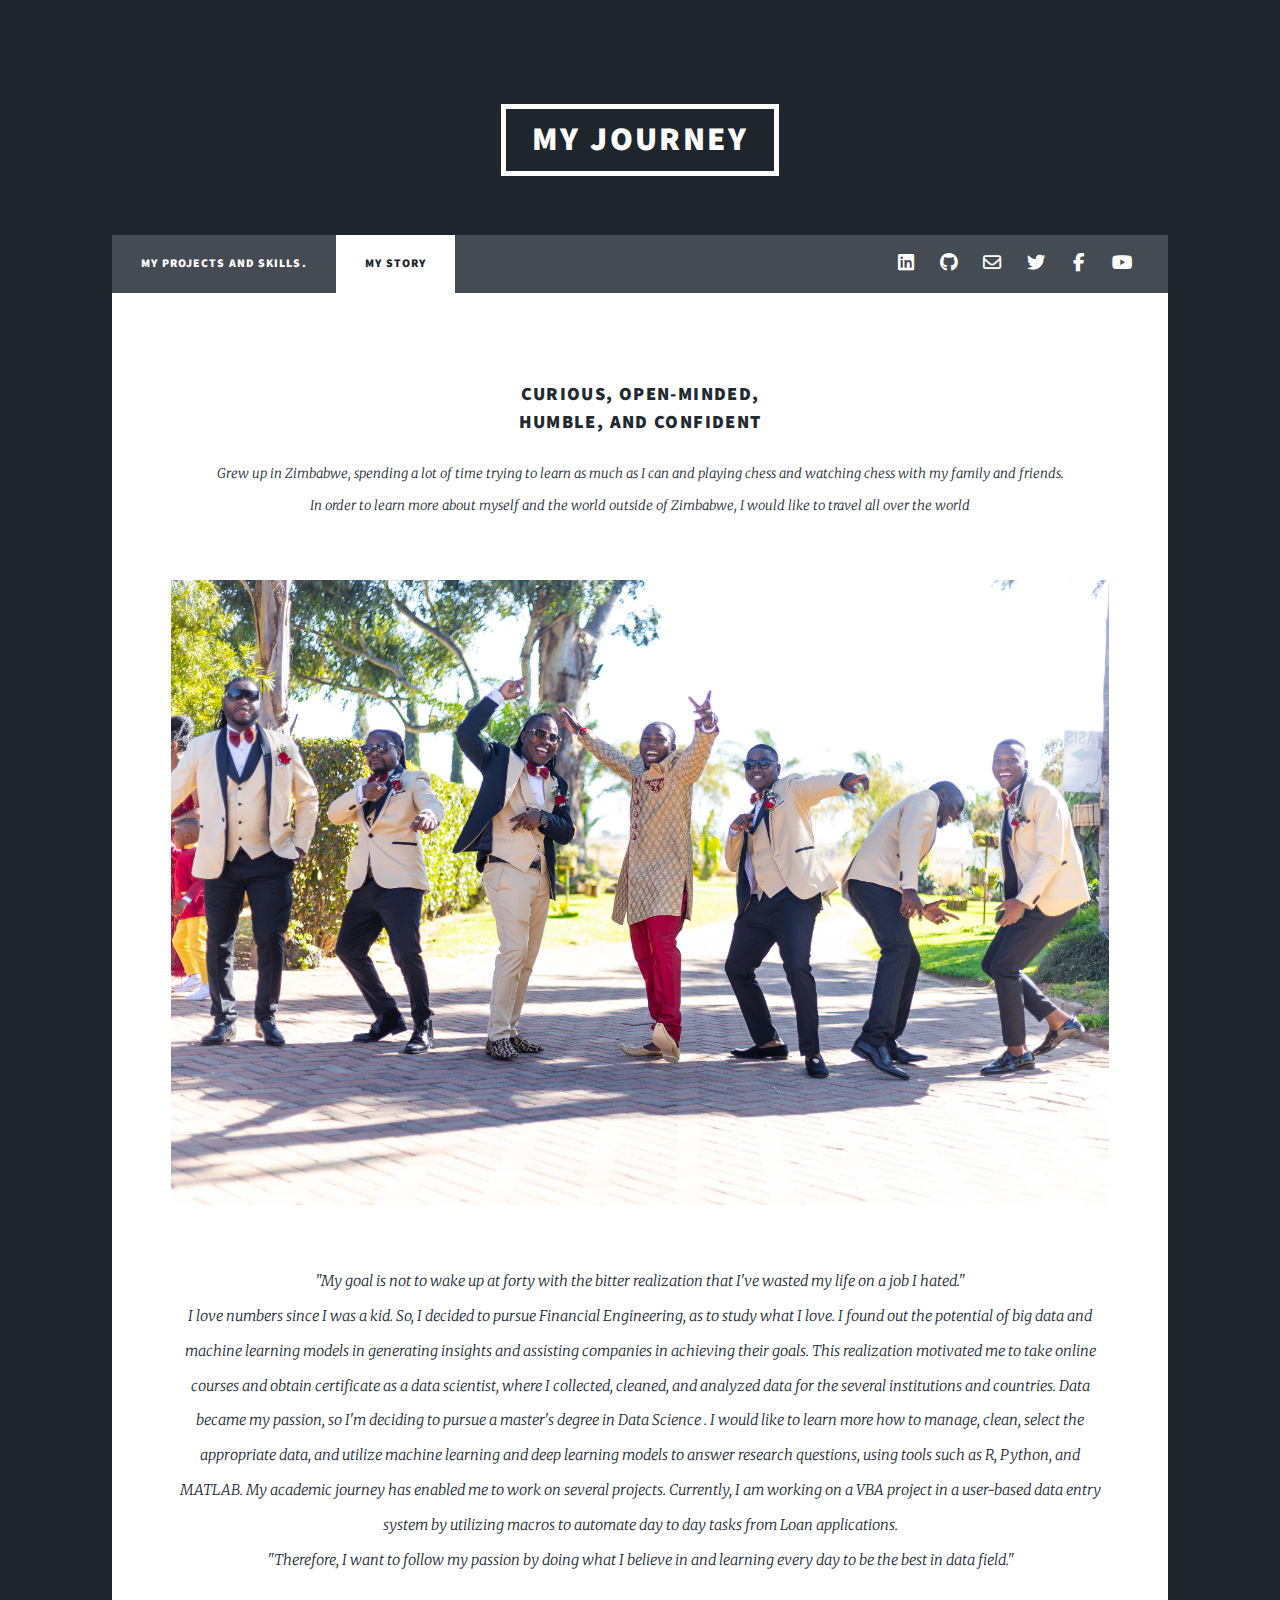
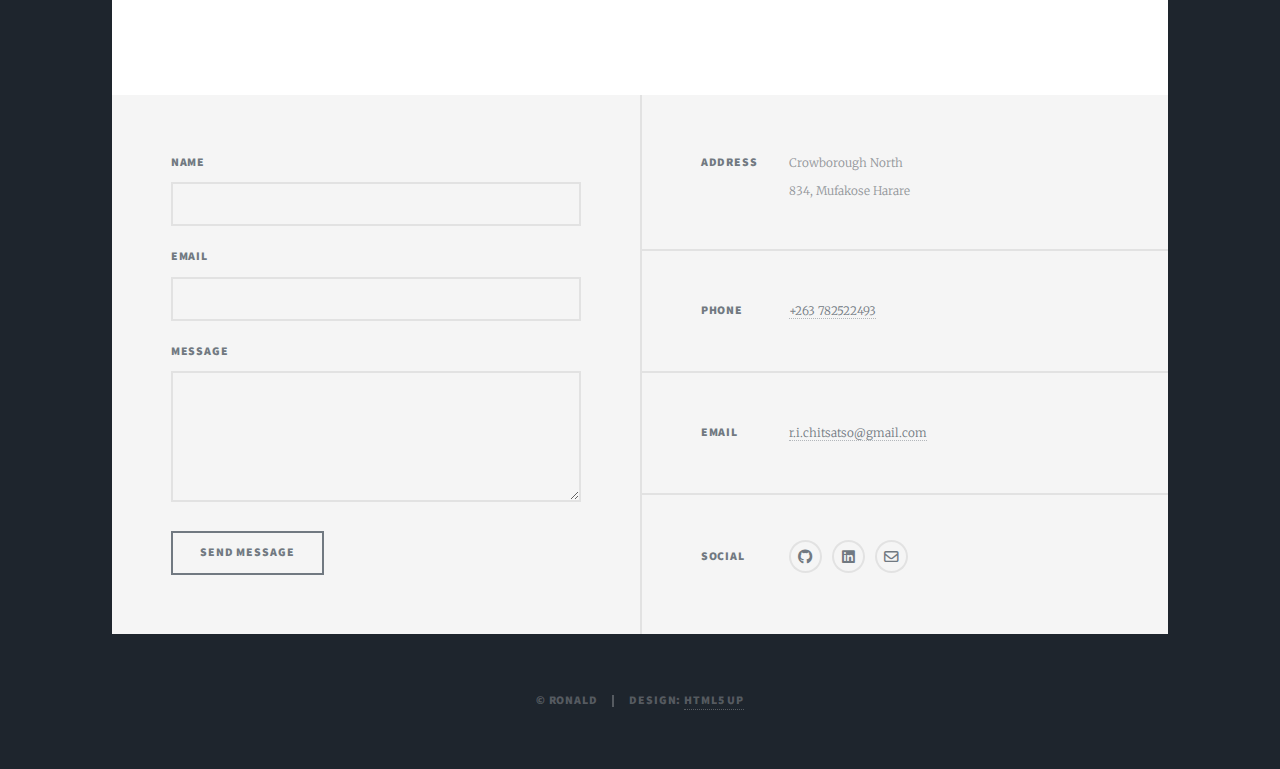
==== commit 41e4ad0f: "Update generic.html" ====
--- a/generic.html
+++ b/generic.html
@@ -10,6 +10,7 @@
 		<meta charset="utf-8" />
 		<meta name="viewport" content="width=device-width, initial-scale=1, user-scalable=no" />
 		<link rel="stylesheet" href="main.css" />
+		<link rel="stylesheet" href="https://cdnjs.cloudflare.com/ajax/libs/font-awesome/6.6.0/css/all.min.css" />
 		<noscript><link rel="stylesheet" href="noscript.css" /></noscript>
 	</head>
 	<body class="is-preload">
